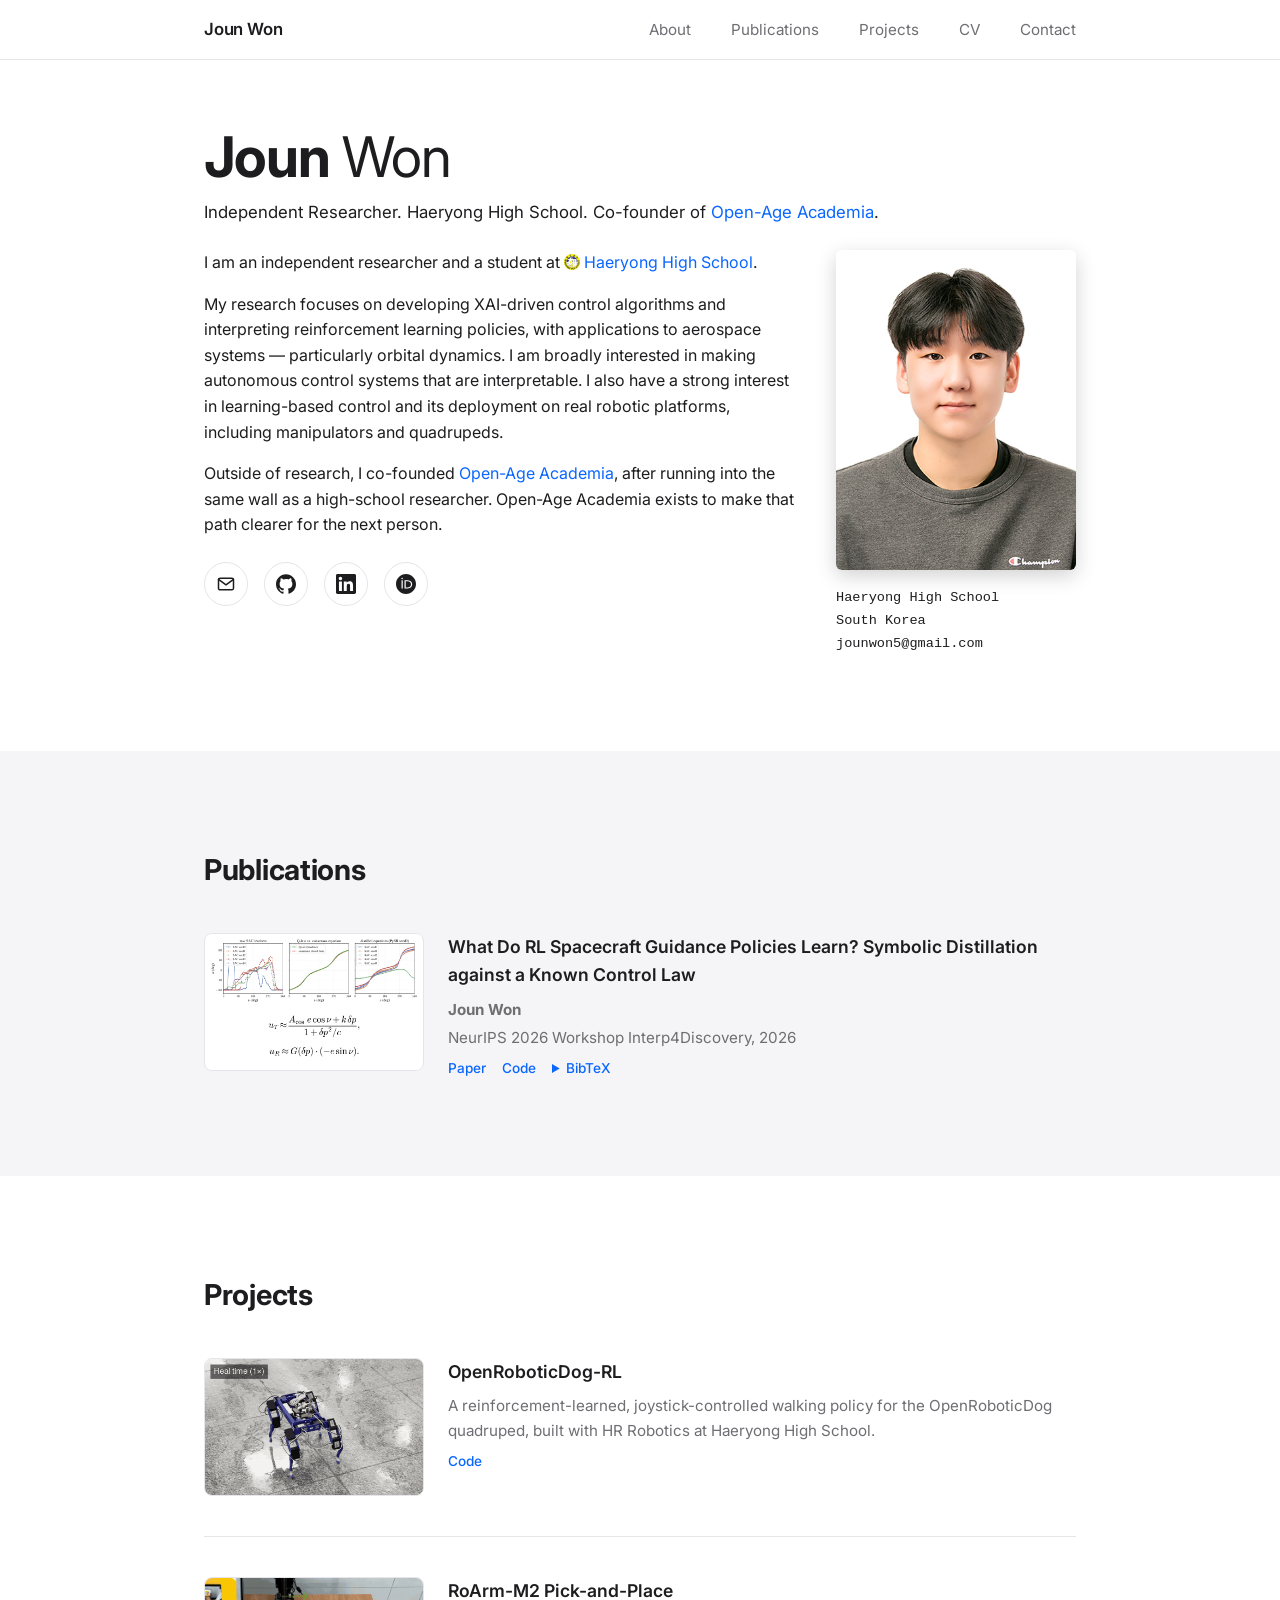
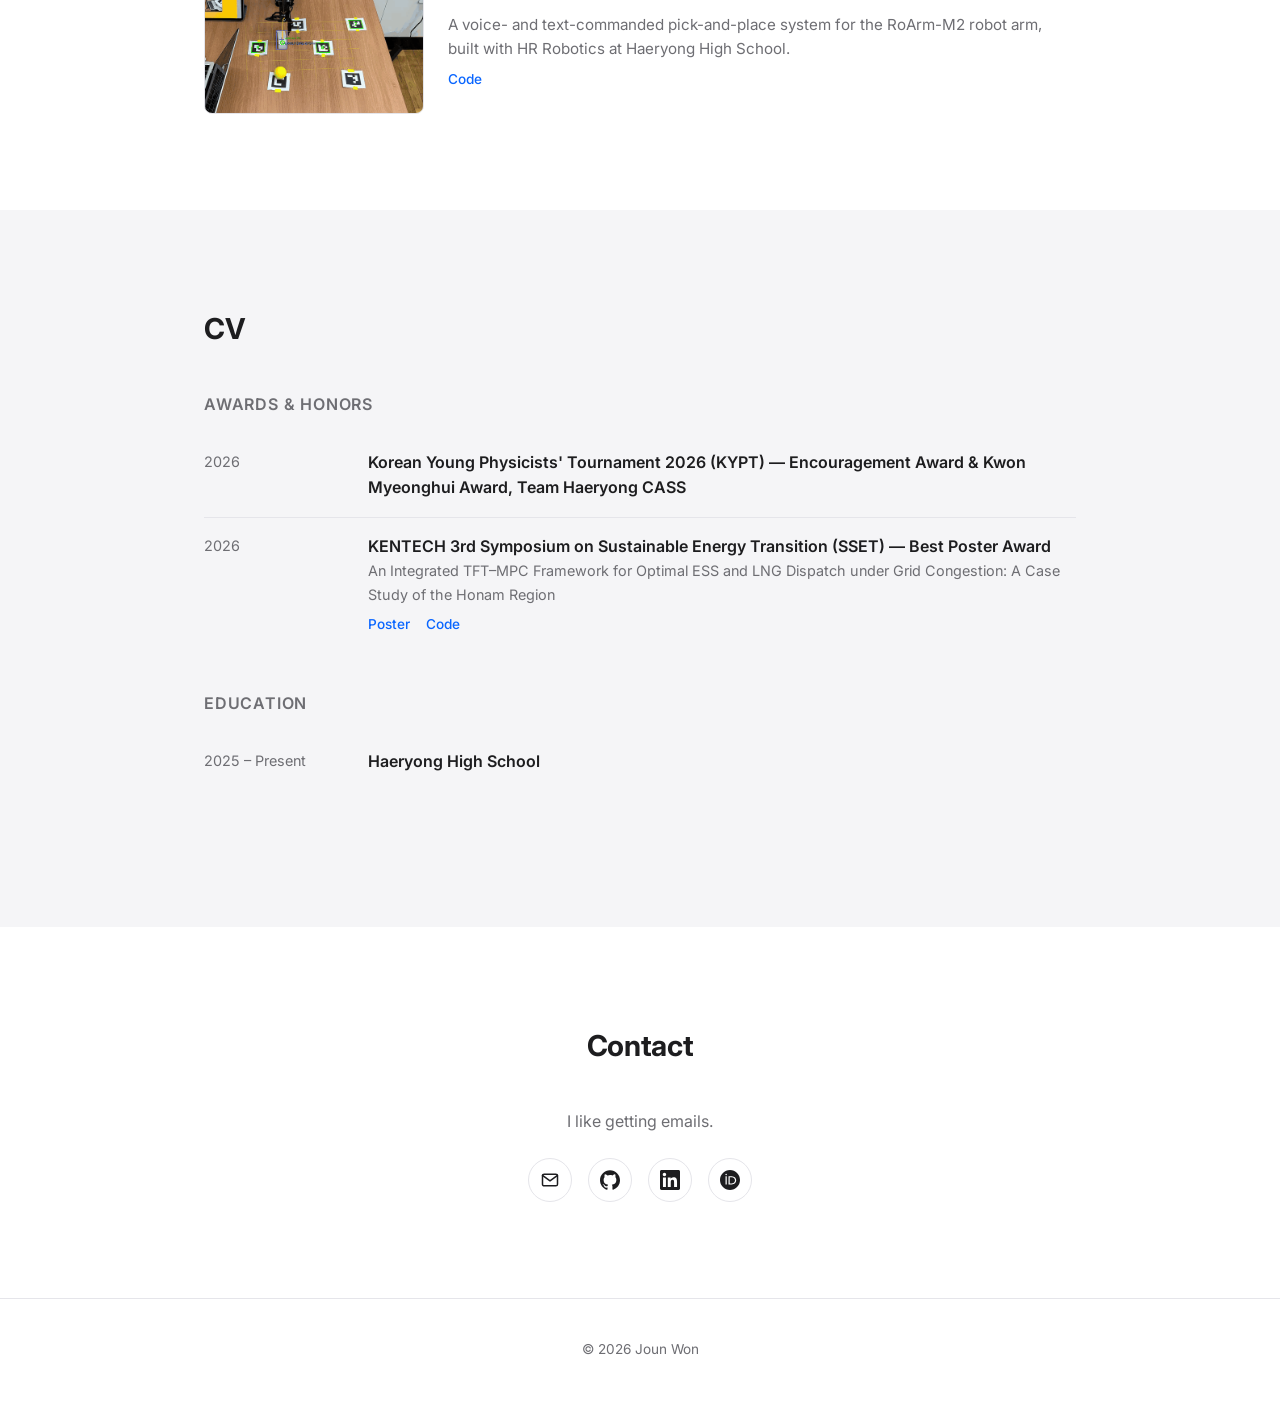
==== index.html @ f2bc8b67 "Add school logo to the bio and an Education entry to the CV Co-Authored-By: Claude Opus 5.5 <noreply" ====
<!DOCTYPE html>
<html lang="en">
<head>
<meta charset="UTF-8">
<meta name="viewport" content="width=device-width, initial-scale=1.0">
<title>Joun Won</title>
<meta name="description" content="Research portfolio of Joun Won. Research area: Developing interpretable RL policies and algorithms, with applications to aerospace systems">
<link rel="stylesheet" href="css/style.css">
<link rel="preconnect" href="https://fonts.googleapis.com">
<link rel="preconnect" href="https://fonts.gstatic.com" crossorigin>
<link href="https://fonts.googleapis.com/css2?family=Inter:wght@400;500;600;700&display=swap" rel="stylesheet">
<meta name="google-site-verification" content="xBOPrCbMlrcRzzs3GVt1Z6H5XRXgQlU-d5WGvCMfYpI" />
</head>
<body>
<header class="site-header">
  <nav class="nav">
    <a href="#" class="nav-logo">Joun Won</a>
    <button class="nav-toggle" id="navToggle" aria-label="Open menu" aria-expanded="false">
      <span></span><span></span><span></span>
    </button>
    <ul class="nav-links" id="navLinks">
      <li><a href="#about">About</a></li>
      <li><a href="#publications">Publications</a></li>
      <li><a href="#projects">Projects</a></li>
      <li><a href="#cv">CV</a></li>
      <li><a href="#contact">Contact</a></li>
    </ul>
  </nav>
</header>
<main>
  <!-- Intro -->
  <section class="intro" id="about">
    <div class="container">
      <h1 class="intro-name"><strong>Joun</strong> Won</h1>
      <p class="intro-subtitle">Independent Researcher. Haeryong High School. Co-founder of <a href="https://openageacademia.org" target="_blank" rel="noopener">Open-Age Academia</a>.</p>
      <div class="intro-grid">
        <div class="intro-text">
          <p>
            I am an independent researcher and a student at <a href="https://haeryong.jge.hs.kr/haeryong_hs/main.do?sysId=haeryong_hs"><img class="inline-logo" src="assets/haeryong-logo.svg" alt="">Haeryong High School</a>.
          </p>
          <p>
            My research focuses on developing XAI-driven control algorithms and interpreting reinforcement learning policies, with applications to aerospace systems — particularly orbital dynamics. I am broadly interested in making autonomous control systems that are interpretable. I also have a strong interest in learning-based control and its deployment on real robotic platforms, including manipulators and quadrupeds.
          </p>
          <p>
            Outside of research, I co-founded <a href="https://openageacademia.org" target="_blank" rel="noopener">Open-Age Academia</a>, after running into the same wall as a high-school researcher. Open-Age Academia exists to make that path clearer for the next person.
          </p>
          <div class="social-links intro-social">
            <a href="mailto:jounwon5@gmail.com" class="icon-btn" aria-label="Email">
              <svg viewBox="0 0 24 24" fill="none" stroke="currentColor" stroke-width="1.8"><path d="M3 6.5 12 13l9-6.5" stroke-linecap="round" stroke-linejoin="round"/><rect x="3" y="5" width="18" height="14" rx="2" stroke-linecap="round" stroke-linejoin="round"/></svg>
            </a>
            <a href="https://github.com/jounw" class="icon-btn" aria-label="GitHub" target="_blank" rel="noopener">
              <svg viewBox="0 0 24 24" fill="currentColor"><path d="M12 .297c-6.63 0-12 5.373-12 12 0 5.303 3.438 9.8 8.205 11.385.6.113.82-.258.82-.577 0-.285-.01-1.04-.015-2.04-3.338.724-4.042-1.61-4.042-1.61C4.422 18.07 3.633 17.7 3.633 17.7c-1.087-.744.084-.729.084-.729 1.205.084 1.838 1.236 1.838 1.236 1.07 1.835 2.809 1.305 3.495.998.108-.776.417-1.305.76-1.605-2.665-.3-5.466-1.332-5.466-5.93 0-1.31.465-2.38 1.235-3.22-.135-.303-.54-1.523.105-3.176 0 0 1.005-.322 3.3 1.23a11.5 11.5 0 0 1 3.003-.404c1.02.005 2.045.138 3.003.404 2.28-1.552 3.285-1.23 3.285-1.23.645 1.653.24 2.873.12 3.176.765.84 1.23 1.91 1.23 3.22 0 4.61-2.805 5.625-5.475 5.92.42.36.81 1.096.81 2.22 0 1.606-.015 2.896-.015 3.286 0 .315.21.69.825.57C20.565 22.092 24 17.592 24 12.297c0-6.627-5.373-12-12-12"/></svg>
            </a>
            <a href="https://www.linkedin.com/in/jounwon/" class="icon-btn" aria-label="LinkedIn" target="_blank" rel="noopener">
              <svg viewBox="0 0 24 24" fill="currentColor"><path d="M20.447 20.452h-3.554v-5.569c0-1.328-.027-3.037-1.852-3.037-1.853 0-2.136 1.445-2.136 2.939v5.667H9.351V9h3.414v1.561h.046c.477-.9 1.637-1.85 3.37-1.85 3.601 0 4.267 2.37 4.267 5.455v6.286zM5.337 7.433c-1.144 0-2.063-.926-2.063-2.065 0-1.138.92-2.063 2.063-2.063 1.14 0 2.064.925 2.064 2.063 0 1.139-.925 2.065-2.064 2.065zm1.782 13.019H3.555V9h3.564v11.452zM22.225 0H1.771C.792 0 0 .774 0 1.729v20.542C0 23.227.792 24 1.771 24h20.451C23.2 24 24 23.227 24 22.271V1.729C24 .774 23.2 0 22.222 0h.003z"/></svg>
            </a>
            <!--
            <a href="#" class="icon-btn" aria-label="Google Scholar">
              <svg viewBox="0 0 24 24" fill="currentColor"><path d="M5.242 13.769L0 9.5 12 0l12 9.5-5.242 4.269C17.548 11.24 14.978 9.5 12 9.5c-2.977 0-5.548 1.74-6.758 4.269zM12 10a7 7 0 1 0 0 14 7 7 0 0 0 0-14z"/></svg>
            </a>
            -->
            <a href="https://orcid.org/0009-0009-2492-1721" class="icon-btn" aria-label="ORCID" target="_blank" rel="noopener">
              <svg viewBox="0 0 24 24" fill="currentColor"><path d="M12 0C5.372 0 0 5.372 0 12s5.372 12 12 12 12-5.372 12-12S18.628 0 12 0zM7.369 4.378c.525 0 .947.431.947.947 0 .525-.422.947-.947.947-.525 0-.946-.422-.946-.947 0-.516.421-.947.946-.947zm-.722 3.038h1.444v10.041H6.647V7.416zm3.562 0h3.9c3.712 0 5.344 2.653 5.344 5.025 0 2.578-2.016 5.025-5.325 5.025h-3.919V7.416zm1.444 1.303v7.444h2.297c3.272 0 4.022-2.484 4.022-3.722 0-2.016-1.284-3.722-4.097-3.722h-2.222z"/></svg>
            </a>
          </div>
        </div>
        <aside class="intro-profile">
          <img src="assets/profile.JPG" alt="Joun Won profile photo">
          <address class="intro-address">Haeryong High School<br>South Korea<br>jounwon5@gmail.com</address>
        </aside>
      </div>
    </div>
  </section>
  <!-- Publications -->
  <section class="section section-alt" id="publications">
    <div class="container">
      <h2 class="section-title" data-reveal>Publications</h2>
      <div class="pub-list">
        <article class="pub-item" data-reveal>
          <div class="pub-thumb">
            <img src="assets/pubs/glassbox-guidance.png" alt="Overview figure for What Do RL Spacecraft Guidance Policies Learn?" loading="lazy">
          </div>
          <div class="pub-body">
            <h3 class="pub-title">What Do RL Spacecraft Guidance Policies Learn? Symbolic Distillation against a Known Control Law</h3>
            <p class="pub-authors"><strong>Joun Won</strong></p>
            <p class="pub-venue">NeurIPS 2026 Workshop Interp4Discovery, 2026</p>
            <div class="pub-links">
              <a href="https://openreview.net/forum?id=XTuN0nml2m" target="_blank" rel="noopener">Paper</a>
              <a href="https://github.com/jounw/glassbox-guidance1" target="_blank" rel="noopener">Code</a>
              <details class="pub-bibtex">
                <summary>BibTeX</summary>
                <pre>@inproceedings{won2026what,
title={What Do {RL} Spacecraft Guidance Policies Learn? Symbolic Distillation against a Known Control Law},
author={Joun Won},
booktitle={NeurIPS 2026 Workshop on Interpretability for Discovery},
year={2026},
url={https://openreview.net/forum?id=XTuN0nml2m}
}</pre>
              </details>
            </div>
          </div>
        </article>
        <!--
        <article class="pub-item" data-reveal>
          <div class="pub-thumb">
            <img src="assets/pubs/[image-file]" alt="[Figure description]" loading="lazy">
          </div>
          <div class="pub-body">
            <h3 class="pub-title">[Paper title goes here]</h3>
            <p class="pub-authors">[Co-author 1], <strong>[Your Name]</strong></p>
            <p class="pub-venue">[Journal / Conference name], [Year]</p>
            <div class="pub-links">
              <a href="#">Paper</a>
              <a href="#">PDF</a>
              <a href="#">Code</a>
              <a href="#">BibTeX</a>
            </div>
          </div>
        </article>
        -->
        <!-- Copy a pub-item block above to add more publications -->
      </div>
    </div>
  </section>
  <!-- Projects -->
  <section class="section" id="projects">
    <div class="container">
      <h2 class="section-title" data-reveal>Projects</h2>
      <div class="pub-list">
        <article class="pub-item" data-reveal>
          <div class="pub-thumb">
            <img class="thumb-cover" src="assets/projects/openroboticdog.gif" alt="OpenRoboticDog-RL demo" data-preview-label="Video" loading="lazy">
          </div>
          <div class="pub-body">
            <h3 class="pub-title">OpenRoboticDog-RL</h3>
            <p class="project-desc">A reinforcement-learned, joystick-controlled walking policy for the OpenRoboticDog quadruped, built with HR Robotics at Haeryong High School.</p>
            <div class="pub-links">
              <a href="https://github.com/jounw/OpenRoboticDog-RL" target="_blank" rel="noopener">Code</a>
            </div>
          </div>
        </article>
        <article class="pub-item" data-reveal>
          <div class="pub-thumb">
            <img class="thumb-cover" src="assets/projects/roarm-pick-and-place.gif" alt="RoArm-M2 Pick-and-Place demo" data-preview-label="Video" loading="lazy" style="object-position: center;">
          </div>
          <div class="pub-body">
            <h3 class="pub-title">RoArm-M2 Pick-and-Place</h3>
            <p class="project-desc">A voice- and text-commanded pick-and-place system for the RoArm-M2 robot arm, built with HR Robotics at Haeryong High School.</p>
            <div class="pub-links">
              <a href="https://github.com/jounw/RoArm-M2-pick-and-place" target="_blank" rel="noopener">Code</a>
            </div>
          </div>
        </article>
        <!-- Copy a pub-item block above to add more projects -->
      </div>
    </div>
  </section>
  <!-- CV -->
  <section class="section section-alt" id="cv">
    <div class="container">
      <h2 class="section-title" data-reveal>CV</h2>
      <div class="cv-block" data-reveal>
        <h3 class="cv-block-title">Awards &amp; Honors</h3>
        <div class="cv-entry">
          <div class="cv-entry-time">2026</div>
          <div class="cv-entry-body">
            <div class="cv-entry-title">Korean Young Physicists' Tournament 2026 (KYPT) — Encouragement Award & Kwon Myeonghui Award, Team Haeryong CASS</div>
            <!--
            <div class="pub-links">
              <a href="https://drive.google.com/file/d/1XJBU_yd2bCpQ9dLCKaLL1A1P8FovhrzF/view" target="_blank" rel="noopener">1. Invent Yourself</a>
              <a href="https://drive.google.com/file/d/1I3EhwrNrODG2GhUpNmEdMc_KjzvaGAuy/view" target="_blank" rel="noopener">13. Singing Ruler</a>
            </div> -->
          </div>
        </div>
        <div class="cv-entry">
          <div class="cv-entry-time">2026</div>
          <div class="cv-entry-body">
            <div class="cv-entry-title">KENTECH 3rd Symposium on Sustainable Energy Transition (SSET) — Best Poster Award</div>
            <div class="cv-entry-sub">An Integrated TFT–MPC Framework for Optimal ESS and LNG Dispatch under Grid Congestion: A Case Study of the Honam Region</div>
            <div class="pub-links">
              <a href="assets/cv/sset-2026-poster.pdf" target="_blank" rel="noopener">Poster</a>
              <a href="https://github.com/jounw/tft-mpc-power-grid" target="_blank" rel="noopener">Code</a>
            </div>
          </div>
        </div>
      </div>
      <div class="cv-block" data-reveal>
        <h3 class="cv-block-title">Education</h3>
        <div class="cv-entry">
          <div class="cv-entry-time">2025 – Present</div>
          <div class="cv-entry-body">
            <div class="cv-entry-title">Haeryong High School</div>
          </div>
        </div>
      </div>
    </div>
  </section>
  <!-- Contact -->
  <section class="section" id="contact">
    <div class="container contact-inner">
      <h2 class="section-title" data-reveal>Contact</h2>
      <p data-reveal>I like getting emails.</p>
      <div class="social-links social-links-center" data-reveal>
        <a href="mailto:jounwon5@gmail.com" class="icon-btn" aria-label="Email">
          <svg viewBox="0 0 24 24" fill="none" stroke="currentColor" stroke-width="1.8"><path d="M3 6.5 12 13l9-6.5" stroke-linecap="round" stroke-linejoin="round"/><rect x="3" y="5" width="18" height="14" rx="2" stroke-linecap="round" stroke-linejoin="round"/></svg>
        </a>
        <a href="https://github.com/jounw" class="icon-btn" aria-label="GitHub" target="_blank" rel="noopener">
          <svg viewBox="0 0 24 24" fill="currentColor"><path d="M12 .297c-6.63 0-12 5.373-12 12 0 5.303 3.438 9.8 8.205 11.385.6.113.82-.258.82-.577 0-.285-.01-1.04-.015-2.04-3.338.724-4.042-1.61-4.042-1.61C4.422 18.07 3.633 17.7 3.633 17.7c-1.087-.744.084-.729.084-.729 1.205.084 1.838 1.236 1.838 1.236 1.07 1.835 2.809 1.305 3.495.998.108-.776.417-1.305.76-1.605-2.665-.3-5.466-1.332-5.466-5.93 0-1.31.465-2.38 1.235-3.22-.135-.303-.54-1.523.105-3.176 0 0 1.005-.322 3.3 1.23a11.5 11.5 0 0 1 3.003-.404c1.02.005 2.045.138 3.003.404 2.28-1.552 3.285-1.23 3.285-1.23.645 1.653.24 2.873.12 3.176.765.84 1.23 1.91 1.23 3.22 0 4.61-2.805 5.625-5.475 5.92.42.36.81 1.096.81 2.22 0 1.606-.015 2.896-.015 3.286 0 .315.21.69.825.57C20.565 22.092 24 17.592 24 12.297c0-6.627-5.373-12-12-12"/></svg>
        </a>
        <a href="https://www.linkedin.com/in/jounwon/" class="icon-btn" aria-label="LinkedIn" target="_blank" rel="noopener">
          <svg viewBox="0 0 24 24" fill="currentColor"><path d="M20.447 20.452h-3.554v-5.569c0-1.328-.027-3.037-1.852-3.037-1.853 0-2.136 1.445-2.136 2.939v5.667H9.351V9h3.414v1.561h.046c.477-.9 1.637-1.85 3.37-1.85 3.601 0 4.267 2.37 4.267 5.455v6.286zM5.337 7.433c-1.144 0-2.063-.926-2.063-2.065 0-1.138.92-2.063 2.063-2.063 1.14 0 2.064.925 2.064 2.063 0 1.139-.925 2.065-2.064 2.065zm1.782 13.019H3.555V9h3.564v11.452zM22.225 0H1.771C.792 0 0 .774 0 1.729v20.542C0 23.227.792 24 1.771 24h20.451C23.2 24 24 23.227 24 22.271V1.729C24 .774 23.2 0 22.222 0h.003z"/></svg>
        </a>
        <!--
        <a href="#" class="icon-btn" aria-label="Google Scholar">
          <svg viewBox="0 0 24 24" fill="currentColor"><path d="M5.242 13.769L0 9.5 12 0l12 9.5-5.242 4.269C17.548 11.24 14.978 9.5 12 9.5c-2.977 0-5.548 1.74-6.758 4.269zM12 10a7 7 0 1 0 0 14 7 7 0 0 0 0-14z"/></svg>
        </a>
        -->
        <a href="https://orcid.org/0009-0009-2492-1721" class="icon-btn" aria-label="ORCID" target="_blank" rel="noopener">
          <svg viewBox="0 0 24 24" fill="currentColor"><path d="M12 0C5.372 0 0 5.372 0 12s5.372 12 12 12 12-5.372 12-12S18.628 0 12 0zM7.369 4.378c.525 0 .947.431.947.947 0 .525-.422.947-.947.947-.525 0-.946-.422-.946-.947 0-.516.421-.947.946-.947zm-.722 3.038h1.444v10.041H6.647V7.416zm3.562 0h3.9c3.712 0 5.344 2.653 5.344 5.025 0 2.578-2.016 5.025-5.325 5.025h-3.919V7.416zm1.444 1.303v7.444h2.297c3.272 0 4.022-2.484 4.022-3.722 0-2.016-1.284-3.722-4.097-3.722h-2.222z"/></svg>
        </a>
      </div>
    </div>
  </section>
</main>
<footer class="site-footer">
  <div class="container">
    <p>&copy; 2026 Joun Won</p>
  </div>
</footer>
<dialog class="media-dialog" id="mediaDialog" aria-label="Media preview">
  <button class="media-dialog-close" id="mediaDialogClose" aria-label="Close">&times;</button>
  <div id="mediaDialogBody"></div>
</dialog>
<script src="js/main.js"></script>
</body>
</html>
---- css/style.css ----
/* ---------- Design tokens ---------- */
:root {
  --color-bg: #ffffff;
  --color-bg-alt: #f5f5f7;
  --color-text: #1d1d1f;
  --color-text-muted: #6e6e73;
  --color-border: #e5e5ea;
  --color-accent: #0a66ff;
  --color-accent-hover: #0050d6;

  --font-sans: "Inter", "Noto Sans KR", -apple-system, BlinkMacSystemFont, "Segoe UI", sans-serif;

  --max-width: 920px;
  --space-1: 8px;
  --space-2: 16px;
  --space-3: 24px;
  --space-4: 40px;
  --space-5: 64px;
  --space-6: 96px;

  --radius: 12px;
}

@media (prefers-color-scheme: dark) {
  :root {
    --color-bg: #000000;
    --color-bg-alt: #1c1c1e;
    --color-text: #f5f5f7;
    --color-text-muted: #98989d;
    --color-border: #2c2c2e;
    --color-accent: #4d9fff;
    --color-accent-hover: #7ab8ff;
  }
}

/* ---------- Reset ---------- */
* { box-sizing: border-box; margin: 0; padding: 0; }

html { scroll-behavior: smooth; }

body {
  font-family: var(--font-sans);
  background: var(--color-bg);
  color: var(--color-text);
  line-height: 1.6;
  -webkit-font-smoothing: antialiased;
}

img { max-width: 100%; display: block; }
a { color: inherit; text-decoration: none; }
ul { list-style: none; }

.container {
  max-width: var(--max-width);
  margin: 0 auto;
  padding: 0 var(--space-3);
}

/* ---------- Scroll reveal ---------- */
[data-reveal] {
  opacity: 0;
  transform: translateY(24px);
  transition: opacity 0.7s ease, transform 0.7s ease;
}

[data-reveal].is-visible {
  opacity: 1;
  transform: translateY(0);
}

@media (prefers-reduced-motion: reduce) {
  [data-reveal] {
    opacity: 1;
    transform: none;
    transition: none;
  }
  html {
    scroll-behavior: auto;
  }
}

/* ---------- Header / Nav ---------- */
.site-header {
  position: sticky;
  top: 0;
  z-index: 100;
  background: color-mix(in srgb, var(--color-bg) 85%, transparent);
  backdrop-filter: saturate(180%) blur(20px);
  border-bottom: 1px solid var(--color-border);
}

.nav {
  max-width: var(--max-width);
  margin: 0 auto;
  padding: var(--space-2) var(--space-3);
  display: flex;
  align-items: center;
  justify-content: space-between;
}

.nav-logo {
  font-weight: 600;
  font-size: 1.05rem;
  letter-spacing: -0.01em;
}

.nav-links {
  display: flex;
  gap: var(--space-4);
}

.nav-links a {
  font-size: 0.95rem;
  color: var(--color-text-muted);
  transition: color 0.15s ease;
}

.nav-links a:hover { color: var(--color-text); }

.nav-toggle {
  display: none;
  flex-direction: column;
  justify-content: center;
  align-items: center;
  gap: 5px;
  width: 44px;
  height: 44px;
  background: none;
  border: none;
  cursor: pointer;
}

.nav-toggle span {
  width: 20px;
}

.nav-toggle span {
  display: block;
  height: 2px;
  background: var(--color-text);
  border-radius: 2px;
}

/* ---------- Intro ---------- */
.intro {
  padding: var(--space-5) 0 var(--space-6);
}

.intro-name {
  font-size: clamp(2.5rem, 6vw, 3.5rem);
  font-weight: 400;
  letter-spacing: -0.02em;
  line-height: 1.2;
}

.intro-name strong { font-weight: 700; }

.intro-subtitle {
  margin: var(--space-1) 0 var(--space-3);
  font-size: 1.05rem;
}

.intro-grid {
  display: grid;
  grid-template-columns: 1fr 240px;
  gap: var(--space-4);
  align-items: start;
}

.intro-text p {
  margin-bottom: var(--space-2);
}

.intro-subtitle a,
.intro-text p a {
  color: var(--color-accent);
}

.intro-subtitle a:hover,
.intro-text p a:hover {
  color: var(--color-accent-hover);
  text-decoration: underline;
  text-underline-offset: 2px;
}

/* Small logo sized to the surrounding text */
.inline-logo {
  display: inline-block;
  height: 1em;
  width: auto;
  margin-right: 0.25em;
  vertical-align: -0.125em;
}

.social-links.intro-social {
  justify-content: flex-start;
  margin-top: var(--space-3);
}

.intro-profile img {
  width: 100%;
  border-radius: 6px;
  box-shadow: 0 6px 20px rgba(0, 0, 0, 0.18);
}

.intro-address {
  margin-top: var(--space-2);
  font-family: ui-monospace, SFMono-Regular, Menlo, monospace;
  font-size: 0.85rem;
  font-style: normal;
  line-height: 1.7;
}

.social-links {
  display: flex;
  align-items: center;
  flex-wrap: wrap;
  gap: var(--space-2);
  justify-content: center;
}

.social-links-center {
  justify-content: center;
}

.icon-btn {
  display: inline-flex;
  align-items: center;
  justify-content: center;
  width: 44px;
  height: 44px;
  border-radius: 50%;
  border: 1px solid var(--color-border);
  color: var(--color-text);
  transition: background 0.15s ease, border-color 0.15s ease, transform 0.15s ease;
}

.icon-btn svg {
  width: 20px;
  height: 20px;
}

.icon-btn:hover {
  background: var(--color-bg-alt);
  border-color: var(--color-text-muted);
  transform: translateY(-1px);
}

.btn {
  display: inline-block;
  padding: 10px 20px;
  border-radius: 999px;
  font-size: 0.95rem;
  font-weight: 500;
  transition: background 0.15s ease, color 0.15s ease, border-color 0.15s ease;
}

.btn-primary {
  background: var(--color-accent);
  color: #fff;
}

.btn-primary:hover { background: var(--color-accent-hover); }

.btn-ghost {
  border: 1px solid var(--color-border);
  color: var(--color-text);
}

.btn-ghost:hover { border-color: var(--color-text-muted); }

/* ---------- Sections ---------- */
.section {
  padding: var(--space-6) 0;
}

.section-alt {
  background: var(--color-bg-alt);
}

@media (prefers-color-scheme: dark) {
  .section-dark {
    background: var(--color-bg);
    color: var(--color-text);
  }
}

.section-title {
  font-size: 1.8rem;
  font-weight: 700;
  letter-spacing: -0.01em;
  margin-bottom: var(--space-4);
}

/* ---------- Publications ---------- */
.pub-list {
  display: flex;
  flex-direction: column;
  gap: var(--space-4);
}

.pub-item {
  display: grid;
  grid-template-columns: 220px 1fr;
  gap: var(--space-3);
  align-items: start;
  padding-bottom: var(--space-4);
  border-bottom: 1px solid var(--color-border);
}

.pub-item:last-child {
  border-bottom: none;
  padding-bottom: 0;
}

.pub-thumb {
  position: relative;
  aspect-ratio: 16 / 10;
  border-radius: 8px;
  border: 1px solid var(--color-border);
  background: var(--color-bg);
  overflow: hidden;
}

.pub-thumb img {
  width: 100%;
  height: 100%;
  object-fit: contain;
}

.pub-thumb .thumb-cover {
  position: absolute;
  inset: 0;
  width: 100%;
  height: 100%;
  object-fit: cover;
  object-position: top;
}

.pub-title {
  font-size: 1.1rem;
  font-weight: 600;
  margin-bottom: var(--space-1);
}

.pub-authors, .pub-venue {
  color: var(--color-text-muted);
  font-size: 0.95rem;
  margin-bottom: 4px;
}

.pub-links {
  display: flex;
  flex-wrap: wrap;
  align-items: flex-start;
  gap: var(--space-2);
  margin-top: var(--space-1);
}

.pub-links a,
.pub-preview {
  font-size: 0.85rem;
  color: var(--color-accent);
  font-weight: 500;
}

.pub-links a:hover,
.pub-preview:hover { text-decoration: underline; }

/* Mobile-only button that opens the thumbnail in a popup */
.pub-preview {
  display: none;
  font-family: inherit;
  line-height: inherit;
  background: none;
  border: none;
  padding: 0;
  cursor: pointer;
}

/* ---------- Media popup ---------- */
.media-dialog {
  margin: auto;
  width: min(92vw, 720px);
  padding: 0;
  border: none;
  border-radius: var(--radius);
  background: var(--color-bg);
  overflow: hidden;
}

.media-dialog::backdrop {
  background: rgba(0, 0, 0, 0.7);
}

.media-dialog img {
  width: 100%;
  height: auto;
  max-height: 80vh;
  object-fit: contain;
}

.media-dialog-close {
  position: absolute;
  top: var(--space-1);
  right: var(--space-1);
  width: 36px;
  height: 36px;
  border: none;
  border-radius: 50%;
  background: rgba(0, 0, 0, 0.55);
  color: #fff;
  font-size: 1.4rem;
  line-height: 1;
  cursor: pointer;
}

.pub-bibtex[open] { flex-basis: 100%; }

.pub-bibtex summary {
  font-size: 0.85rem;
  color: var(--color-accent);
  font-weight: 500;
  cursor: pointer;
}

.pub-bibtex summary:hover { text-decoration: underline; }

.pub-bibtex pre {
  margin-top: var(--space-1);
  padding: var(--space-2);
  background: var(--color-bg-alt);
  border: 1px solid var(--color-border);
  border-radius: 6px;
  font-size: 0.8rem;
  white-space: pre-wrap;
  overflow-x: auto;
}

/* ---------- Projects ---------- */
.project-desc {
  color: var(--color-text-muted);
  font-size: 0.95rem;
}

/* ---------- CV ---------- */
.cv-block {
  margin-bottom: var(--space-4);
}

.cv-block-title {
  font-size: 1rem;
  font-weight: 600;
  color: var(--color-text-muted);
  text-transform: uppercase;
  letter-spacing: 0.05em;
  margin-bottom: var(--space-2);
}

.cv-entry {
  display: grid;
  grid-template-columns: 140px 1fr;
  gap: var(--space-3);
  padding: var(--space-2) 0;
  border-bottom: 1px solid var(--color-border);
}

.cv-entry:last-child { border-bottom: none; }

.cv-entry-time {
  color: var(--color-text-muted);
  font-size: 0.9rem;
}

.cv-entry-title { font-weight: 600; }

.cv-entry-sub {
  color: var(--color-text-muted);
  font-size: 0.9rem;
}

/* ---------- Contact ---------- */
.contact-inner {
  text-align: center;
}

.contact-inner p {
  color: var(--color-text-muted);
  margin-bottom: var(--space-3);
}

/* ---------- Footer ---------- */
.site-footer {
  padding: var(--space-4) 0;
  border-top: 1px solid var(--color-border);
}

.site-footer p {
  color: var(--color-text-muted);
  font-size: 0.85rem;
  text-align: center;
}

/* ---------- Responsive ---------- */
@media (max-width: 720px) {
  .nav-links {
    position: absolute;
    top: 100%;
    left: 0;
    right: 0;
    background: var(--color-bg);
    border-bottom: 1px solid var(--color-border);
    flex-direction: column;
    padding: var(--space-2) var(--space-3);
    gap: var(--space-2);
    display: none;
  }

  .nav-links.open { display: flex; }

  .nav-toggle { display: flex; }

  .intro {
    padding: var(--space-4) 0 var(--space-5);
  }

  .intro-grid {
    grid-template-columns: 1fr;
    gap: var(--space-3);
  }

  /* Photo above the bio on small screens */
  .intro-profile {
    order: -1;
    width: 200px;
  }

  .pub-item, .cv-entry {
    grid-template-columns: 1fr;
    gap: var(--space-1);
  }

  .pub-thumb { display: none; }

  .pub-preview { display: inline; }

  .section {
    padding: var(--space-5) 0;
  }
}

@media (max-width: 400px) {
  .container {
    padding: 0 var(--space-2);
  }

  .social-links {
    gap: var(--space-1);
  }

  .icon-btn {
    width: 40px;
    height: 40px;
  }
}
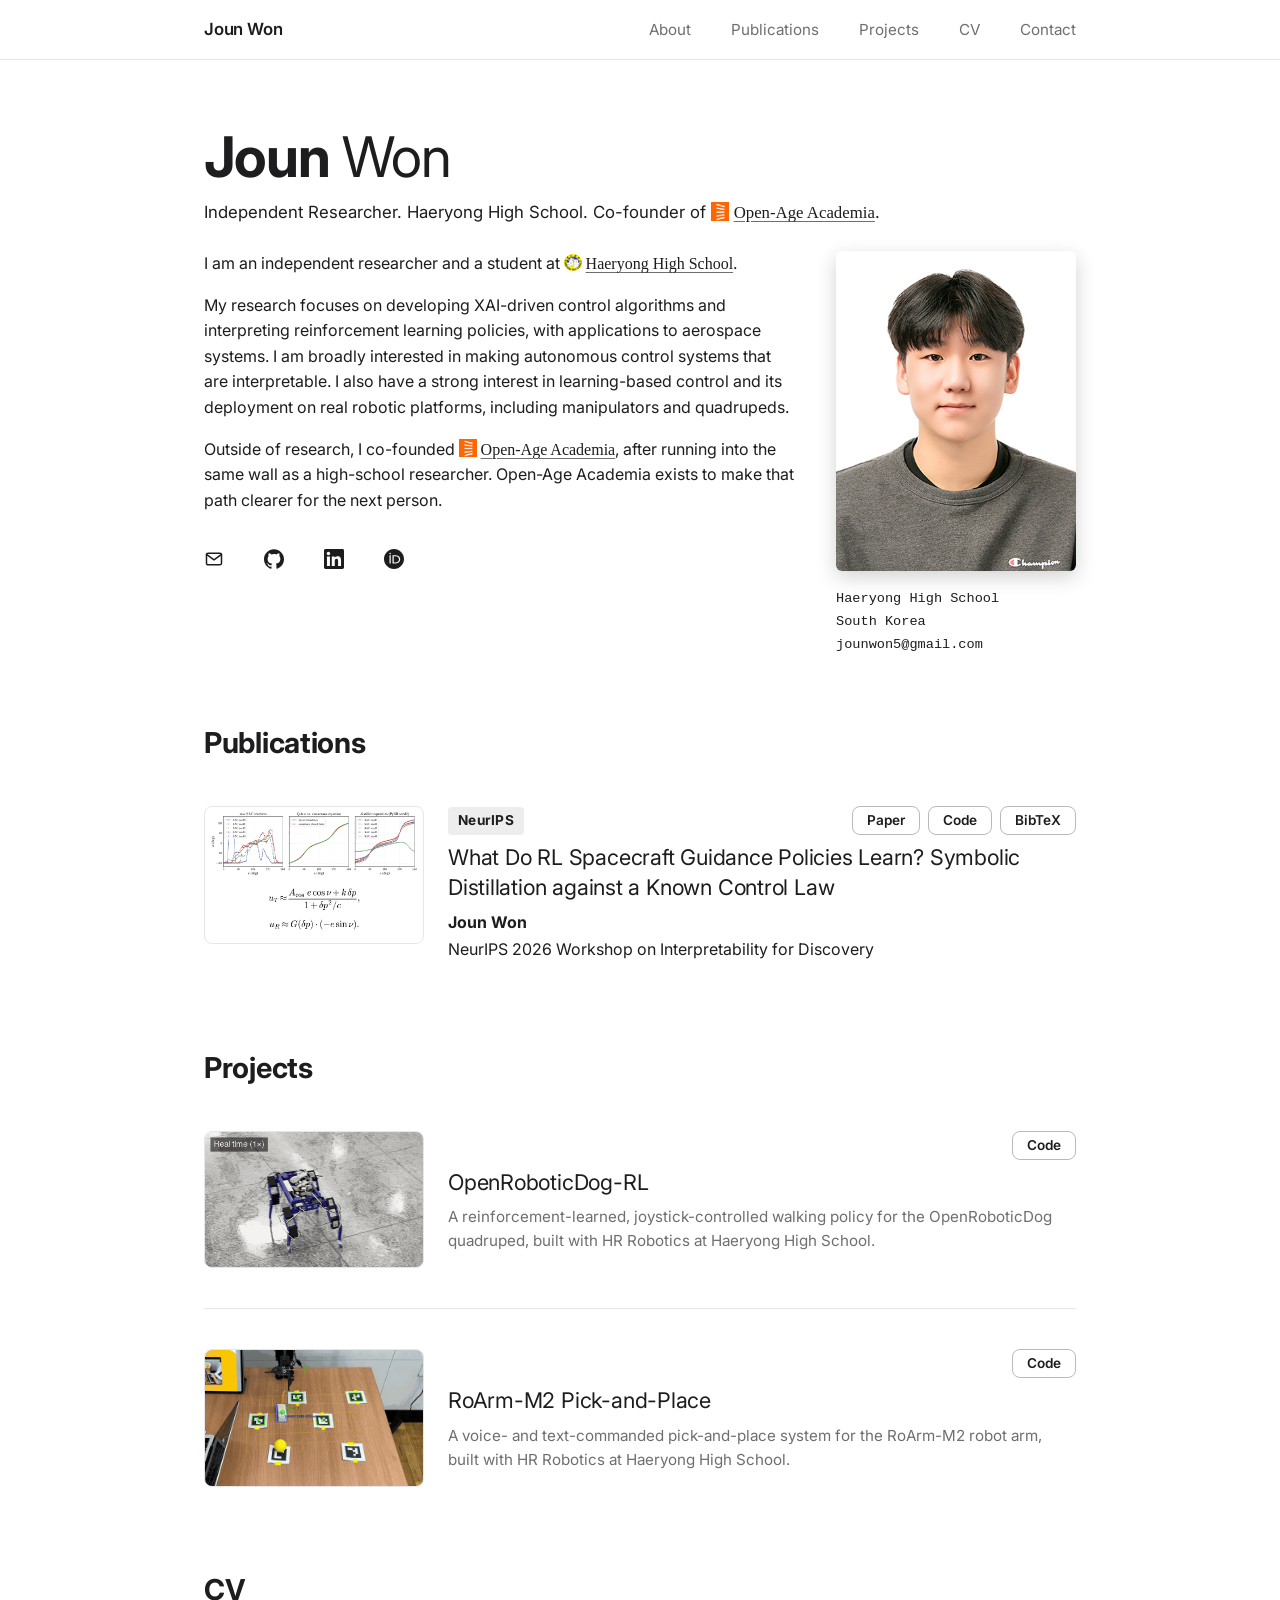
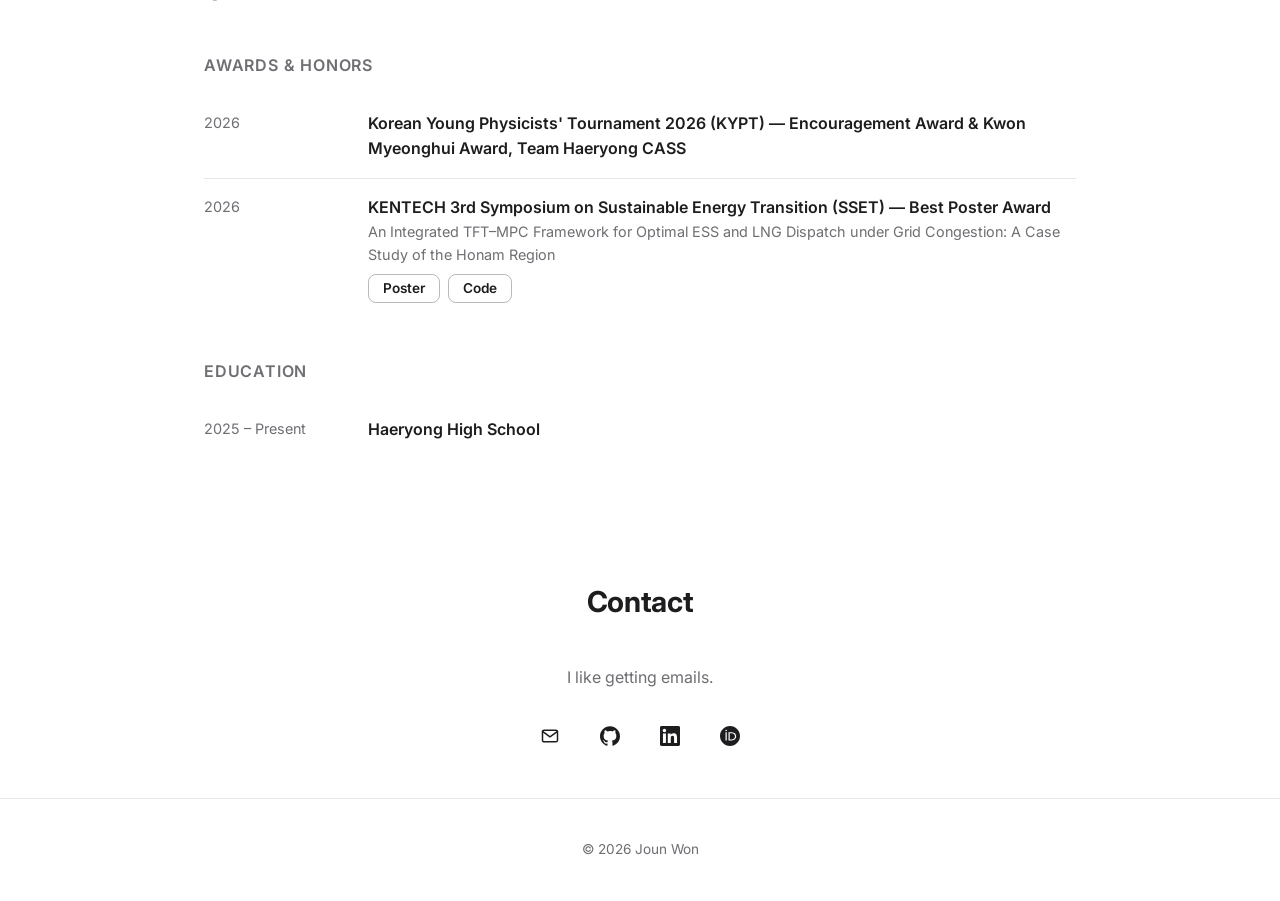
==== commit 91e07ad9: "Restyle links, entries, and layout for a calmer single-background page - Add the Open-Age Academia l" ====
--- a/index.html
+++ b/index.html
@@ -32,17 +32,17 @@
   <section class="intro" id="about">
     <div class="container">
       <h1 class="intro-name"><strong>Joun</strong> Won</h1>
-      <p class="intro-subtitle">Independent Researcher. Haeryong High School. Co-founder of <a href="https://openageacademia.org" target="_blank" rel="noopener">Open-Age Academia</a>.</p>
+      <p class="intro-subtitle">Independent Researcher. Haeryong High School. Co-founder of <a class="logo-link" href="https://openageacademia.org" target="_blank" rel="noopener"><img class="inline-logo" src="assets/oaa-logo.png" alt="">Open-Age Academia</a>.</p>
       <div class="intro-grid">
         <div class="intro-text">
           <p>
-            I am an independent researcher and a student at <a href="https://haeryong.jge.hs.kr/haeryong_hs/main.do?sysId=haeryong_hs"><img class="inline-logo" src="assets/haeryong-logo.svg" alt="">Haeryong High School</a>.
+            I am an independent researcher and a student at <a class="logo-link" href="https://haeryong.jge.hs.kr/haeryong_hs/main.do?sysId=haeryong_hs"><img class="inline-logo" src="assets/haeryong-logo.svg" alt="">Haeryong High School</a>.
           </p>
           <p>
-            My research focuses on developing XAI-driven control algorithms and interpreting reinforcement learning policies, with applications to aerospace systems — particularly orbital dynamics. I am broadly interested in making autonomous control systems that are interpretable. I also have a strong interest in learning-based control and its deployment on real robotic platforms, including manipulators and quadrupeds.
+            My research focuses on developing XAI-driven control algorithms and interpreting reinforcement learning policies, with applications to aerospace systems. I am broadly interested in making autonomous control systems that are interpretable. I also have a strong interest in learning-based control and its deployment on real robotic platforms, including manipulators and quadrupeds.
           </p>
           <p>
-            Outside of research, I co-founded <a href="https://openageacademia.org" target="_blank" rel="noopener">Open-Age Academia</a>, after running into the same wall as a high-school researcher. Open-Age Academia exists to make that path clearer for the next person.
+            Outside of research, I co-founded <a class="logo-link" href="https://openageacademia.org" target="_blank" rel="noopener"><img class="inline-logo" src="assets/oaa-logo.png" alt="">Open-Age Academia</a>, after running into the same wall as a high-school researcher. Open-Age Academia exists to make that path clearer for the next person.
           </p>
           <div class="social-links intro-social">
             <a href="mailto:jounwon5@gmail.com" class="icon-btn" aria-label="Email">
@@ -72,49 +72,51 @@
     </div>
   </section>
   <!-- Publications -->
-  <section class="section section-alt" id="publications">
-    <div class="container">
-      <h2 class="section-title" data-reveal>Publications</h2>
+  <section class="section" id="publications">
+    <div class="container">
+      <h2 class="section-title">Publications</h2>
       <div class="pub-list">
-        <article class="pub-item" data-reveal>
+        <article class="pub-item">
           <div class="pub-thumb">
             <img src="assets/pubs/glassbox-guidance.png" alt="Overview figure for What Do RL Spacecraft Guidance Policies Learn?" loading="lazy">
           </div>
           <div class="pub-body">
+            <div class="pub-meta">
+              <span class="pub-badge">NeurIPS</span>
+              <div class="pub-links">
+                <a href="https://openreview.net/forum?id=XTuN0nml2m" target="_blank" rel="noopener">Paper</a>
+                <a href="https://github.com/jounw/glassbox-guidance1" target="_blank" rel="noopener">Code</a>
+                <button type="button" class="pub-bibtex-toggle" aria-expanded="false" aria-controls="bibtex-won2026what">BibTeX</button>
+              </div>
+            </div>
             <h3 class="pub-title">What Do RL Spacecraft Guidance Policies Learn? Symbolic Distillation against a Known Control Law</h3>
             <p class="pub-authors"><strong>Joun Won</strong></p>
-            <p class="pub-venue">NeurIPS 2026 Workshop Interp4Discovery, 2026</p>
-            <div class="pub-links">
-              <a href="https://openreview.net/forum?id=XTuN0nml2m" target="_blank" rel="noopener">Paper</a>
-              <a href="https://github.com/jounw/glassbox-guidance1" target="_blank" rel="noopener">Code</a>
-              <details class="pub-bibtex">
-                <summary>BibTeX</summary>
-                <pre>@inproceedings{won2026what,
+            <p class="pub-venue">NeurIPS 2026 Workshop on Interpretability for Discovery</p>
+            <pre class="pub-bibtex" id="bibtex-won2026what" hidden>@inproceedings{won2026what,
 title={What Do {RL} Spacecraft Guidance Policies Learn? Symbolic Distillation against a Known Control Law},
 author={Joun Won},
 booktitle={NeurIPS 2026 Workshop on Interpretability for Discovery},
 year={2026},
 url={https://openreview.net/forum?id=XTuN0nml2m}
 }</pre>
-              </details>
-            </div>
           </div>
         </article>
         <!--
-        <article class="pub-item" data-reveal>
+        <article class="pub-item">
           <div class="pub-thumb">
             <img src="assets/pubs/[image-file]" alt="[Figure description]" loading="lazy">
           </div>
           <div class="pub-body">
+            <div class="pub-meta">
+              <span class="pub-badge">[VENUE]</span>
+              <div class="pub-links">
+                <a href="#">Paper</a>
+                <a href="#">Code</a>
+              </div>
+            </div>
             <h3 class="pub-title">[Paper title goes here]</h3>
             <p class="pub-authors">[Co-author 1], <strong>[Your Name]</strong></p>
-            <p class="pub-venue">[Journal / Conference name], [Year]</p>
-            <div class="pub-links">
-              <a href="#">Paper</a>
-              <a href="#">PDF</a>
-              <a href="#">Code</a>
-              <a href="#">BibTeX</a>
-            </div>
+            <p class="pub-venue">[Full venue name, e.g. ICML 2026 Workshop on ...]</p>
           </div>
         </article>
         -->
@@ -125,30 +127,34 @@
   <!-- Projects -->
   <section class="section" id="projects">
     <div class="container">
-      <h2 class="section-title" data-reveal>Projects</h2>
+      <h2 class="section-title">Projects</h2>
       <div class="pub-list">
-        <article class="pub-item" data-reveal>
+        <article class="pub-item">
           <div class="pub-thumb">
             <img class="thumb-cover" src="assets/projects/openroboticdog.gif" alt="OpenRoboticDog-RL demo" data-preview-label="Video" loading="lazy">
           </div>
           <div class="pub-body">
+            <div class="pub-meta">
+              <div class="pub-links">
+                <a href="https://github.com/jounw/OpenRoboticDog-RL" target="_blank" rel="noopener">Code</a>
+              </div>
+            </div>
             <h3 class="pub-title">OpenRoboticDog-RL</h3>
             <p class="project-desc">A reinforcement-learned, joystick-controlled walking policy for the OpenRoboticDog quadruped, built with HR Robotics at Haeryong High School.</p>
-            <div class="pub-links">
-              <a href="https://github.com/jounw/OpenRoboticDog-RL" target="_blank" rel="noopener">Code</a>
-            </div>
-          </div>
-        </article>
-        <article class="pub-item" data-reveal>
+          </div>
+        </article>
+        <article class="pub-item">
           <div class="pub-thumb">
             <img class="thumb-cover" src="assets/projects/roarm-pick-and-place.gif" alt="RoArm-M2 Pick-and-Place demo" data-preview-label="Video" loading="lazy" style="object-position: center;">
           </div>
           <div class="pub-body">
+            <div class="pub-meta">
+              <div class="pub-links">
+                <a href="https://github.com/jounw/RoArm-M2-pick-and-place" target="_blank" rel="noopener">Code</a>
+              </div>
+            </div>
             <h3 class="pub-title">RoArm-M2 Pick-and-Place</h3>
             <p class="project-desc">A voice- and text-commanded pick-and-place system for the RoArm-M2 robot arm, built with HR Robotics at Haeryong High School.</p>
-            <div class="pub-links">
-              <a href="https://github.com/jounw/RoArm-M2-pick-and-place" target="_blank" rel="noopener">Code</a>
-            </div>
           </div>
         </article>
         <!-- Copy a pub-item block above to add more projects -->
@@ -156,10 +162,10 @@
     </div>
   </section>
   <!-- CV -->
-  <section class="section section-alt" id="cv">
-    <div class="container">
-      <h2 class="section-title" data-reveal>CV</h2>
-      <div class="cv-block" data-reveal>
+  <section class="section" id="cv">
+    <div class="container">
+      <h2 class="section-title">CV</h2>
+      <div class="cv-block">
         <h3 class="cv-block-title">Awards &amp; Honors</h3>
         <div class="cv-entry">
           <div class="cv-entry-time">2026</div>
@@ -184,7 +190,7 @@
           </div>
         </div>
       </div>
-      <div class="cv-block" data-reveal>
+      <div class="cv-block">
         <h3 class="cv-block-title">Education</h3>
         <div class="cv-entry">
           <div class="cv-entry-time">2025 – Present</div>
@@ -198,9 +204,9 @@
   <!-- Contact -->
   <section class="section" id="contact">
     <div class="container contact-inner">
-      <h2 class="section-title" data-reveal>Contact</h2>
-      <p data-reveal>I like getting emails.</p>
-      <div class="social-links social-links-center" data-reveal>
+      <h2 class="section-title">Contact</h2>
+      <p>I like getting emails.</p>
+      <div class="social-links social-links-center">
         <a href="mailto:jounwon5@gmail.com" class="icon-btn" aria-label="Email">
           <svg viewBox="0 0 24 24" fill="none" stroke="currentColor" stroke-width="1.8"><path d="M3 6.5 12 13l9-6.5" stroke-linecap="round" stroke-linejoin="round"/><rect x="3" y="5" width="18" height="14" rx="2" stroke-linecap="round" stroke-linejoin="round"/></svg>
         </a>
--- a/css/style.css
+++ b/css/style.css
@@ -56,24 +56,7 @@
   padding: 0 var(--space-3);
 }
 
-/* ---------- Scroll reveal ---------- */
-[data-reveal] {
-  opacity: 0;
-  transform: translateY(24px);
-  transition: opacity 0.7s ease, transform 0.7s ease;
-}
-
-[data-reveal].is-visible {
-  opacity: 1;
-  transform: translateY(0);
-}
-
 @media (prefers-reduced-motion: reduce) {
-  [data-reveal] {
-    opacity: 1;
-    transform: none;
-    transition: none;
-  }
   html {
     scroll-behavior: auto;
   }
@@ -143,7 +126,7 @@
 
 /* ---------- Intro ---------- */
 .intro {
-  padding: var(--space-5) 0 var(--space-6);
+  padding: var(--space-5) 0 var(--space-3);
 }
 
 .intro-name {
@@ -173,27 +156,43 @@
 
 .intro-subtitle a,
 .intro-text p a {
-  color: var(--color-accent);
+  color: var(--color-text);
+  text-decoration: underline;
+  text-decoration-color: var(--color-text-muted);
+  text-decoration-thickness: 1px;
+  text-underline-offset: 3px;
+  transition: text-decoration-color 0.15s ease;
 }
 
 .intro-subtitle a:hover,
 .intro-text p a:hover {
-  color: var(--color-accent-hover);
-  text-decoration: underline;
-  text-underline-offset: 2px;
+  text-decoration-color: var(--color-text);
+}
+
+/* Links to institutions, shown with their logo in a serif face */
+.logo-link {
+  font-family: Georgia, "Times New Roman", serif;
+  white-space: nowrap;
 }
 
 /* Small logo sized to the surrounding text */
 .inline-logo {
   display: inline-block;
-  height: 1em;
-  width: auto;
+  /* Explicit width and height: some mobile browsers fall back to the SVG's
+     intrinsic 573px size when width is "auto". */
+  height: 1.1em;
+  width: 1.1em;
+  max-width: 1.1em;
+  max-height: 1.1em;
+  object-fit: contain;
   margin-right: 0.25em;
-  vertical-align: -0.125em;
+  vertical-align: -0.15em;
 }
 
 .social-links.intro-social {
   justify-content: flex-start;
+  /* Line the first icon's glyph up with the text edge (44px box, 20px icon) */
+  margin-left: -12px;
   margin-top: var(--space-3);
 }
 
@@ -229,10 +228,8 @@
   justify-content: center;
   width: 44px;
   height: 44px;
-  border-radius: 50%;
-  border: 1px solid var(--color-border);
   color: var(--color-text);
-  transition: background 0.15s ease, border-color 0.15s ease, transform 0.15s ease;
+  transition: opacity 0.15s ease, transform 0.15s ease;
 }
 
 .icon-btn svg {
@@ -241,8 +238,7 @@
 }
 
 .icon-btn:hover {
-  background: var(--color-bg-alt);
-  border-color: var(--color-text-muted);
+  opacity: 0.6;
   transform: translateY(-1px);
 }
 
@@ -271,18 +267,7 @@
 
 /* ---------- Sections ---------- */
 .section {
-  padding: var(--space-6) 0;
-}
-
-.section-alt {
-  background: var(--color-bg-alt);
-}
-
-@media (prefers-color-scheme: dark) {
-  .section-dark {
-    background: var(--color-bg);
-    color: var(--color-text);
-  }
+  padding: var(--space-4) 0;
 }
 
 .section-title {
@@ -337,46 +322,72 @@
   object-position: top;
 }
 
+/* Venue badge on the left, link buttons on the right */
+.pub-meta {
+  display: flex;
+  flex-wrap: wrap;
+  align-items: center;
+  justify-content: space-between;
+  gap: var(--space-1);
+  margin-bottom: var(--space-1);
+}
+
+.pub-badge {
+  padding: 3px 10px;
+  border-radius: 4px;
+  background: color-mix(in srgb, var(--color-text) 8%, transparent);
+  font-size: 0.85rem;
+  font-weight: 700;
+  letter-spacing: 0.02em;
+}
+
 .pub-title {
-  font-size: 1.1rem;
-  font-weight: 600;
+  font-size: 1.35rem;
+  font-weight: 400;
+  line-height: 1.35;
+  letter-spacing: -0.01em;
   margin-bottom: var(--space-1);
 }
 
 .pub-authors, .pub-venue {
-  color: var(--color-text-muted);
-  font-size: 0.95rem;
-  margin-bottom: 4px;
+  font-size: 1rem;
+  margin-bottom: 2px;
 }
 
 .pub-links {
   display: flex;
   flex-wrap: wrap;
-  align-items: flex-start;
-  gap: var(--space-2);
-  margin-top: var(--space-1);
+  align-items: center;
+  gap: var(--space-1);
+  margin-left: auto;
 }
 
 .pub-links a,
-.pub-preview {
+.pub-links button {
+  display: inline-flex;
+  align-items: center;
+  padding: 4px 14px;
+  border: 1.5px solid color-mix(in srgb, var(--color-text) 30%, transparent);
+  border-radius: 8px;
+  background: none;
+  color: var(--color-text);
+  font-family: inherit;
   font-size: 0.85rem;
-  color: var(--color-accent);
-  font-weight: 500;
+  font-weight: 600;
+  line-height: 1.4;
+  cursor: pointer;
+  transition: background 0.15s ease, border-color 0.15s ease;
 }
 
 .pub-links a:hover,
-.pub-preview:hover { text-decoration: underline; }
+.pub-links button:hover,
+.pub-links button[aria-expanded="true"] {
+  background: color-mix(in srgb, var(--color-text) 8%, transparent);
+  border-color: var(--color-text-muted);
+}
 
 /* Mobile-only button that opens the thumbnail in a popup */
-.pub-preview {
-  display: none;
-  font-family: inherit;
-  line-height: inherit;
-  background: none;
-  border: none;
-  padding: 0;
-  cursor: pointer;
-}
+.pub-links .pub-preview { display: none; }
 
 /* ---------- Media popup ---------- */
 .media-dialog {
@@ -415,19 +426,8 @@
   cursor: pointer;
 }
 
-.pub-bibtex[open] { flex-basis: 100%; }
-
-.pub-bibtex summary {
-  font-size: 0.85rem;
-  color: var(--color-accent);
-  font-weight: 500;
-  cursor: pointer;
-}
-
-.pub-bibtex summary:hover { text-decoration: underline; }
-
-.pub-bibtex pre {
-  margin-top: var(--space-1);
+.pub-bibtex {
+  margin-top: var(--space-2);
   padding: var(--space-2);
   background: var(--color-bg-alt);
   border: 1px solid var(--color-border);
@@ -473,6 +473,11 @@
 }
 
 .cv-entry-title { font-weight: 600; }
+
+.cv-entry-body .pub-links {
+  margin-left: 0;
+  margin-top: var(--space-1);
+}
 
 .cv-entry-sub {
   color: var(--color-text-muted);
@@ -521,7 +526,7 @@
   .nav-toggle { display: flex; }
 
   .intro {
-    padding: var(--space-4) 0 var(--space-5);
+    padding: var(--space-4) 0 var(--space-2);
   }
 
   .intro-grid {
@@ -542,10 +547,10 @@
 
   .pub-thumb { display: none; }
 
-  .pub-preview { display: inline; }
+  .pub-links .pub-preview { display: inline-flex; }
 
   .section {
-    padding: var(--space-5) 0;
+    padding: var(--space-3) 0;
   }
 }
 
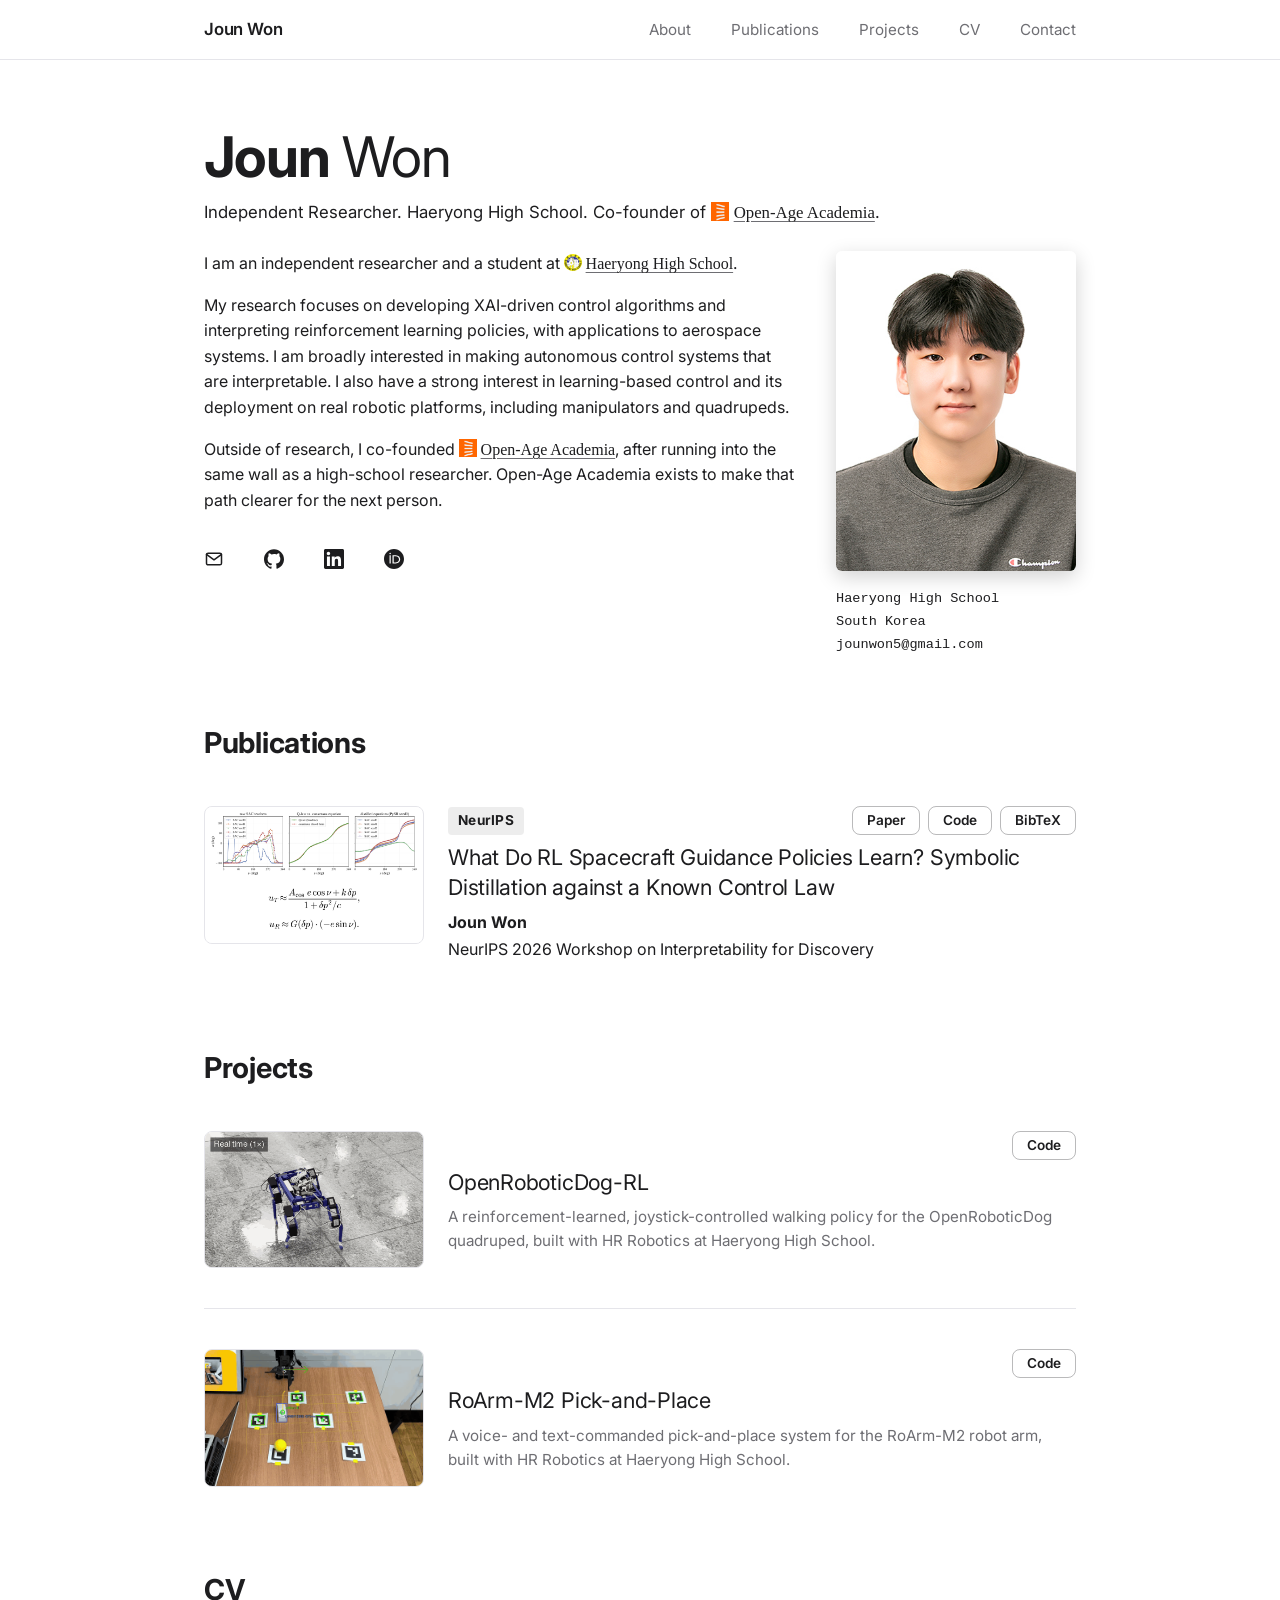
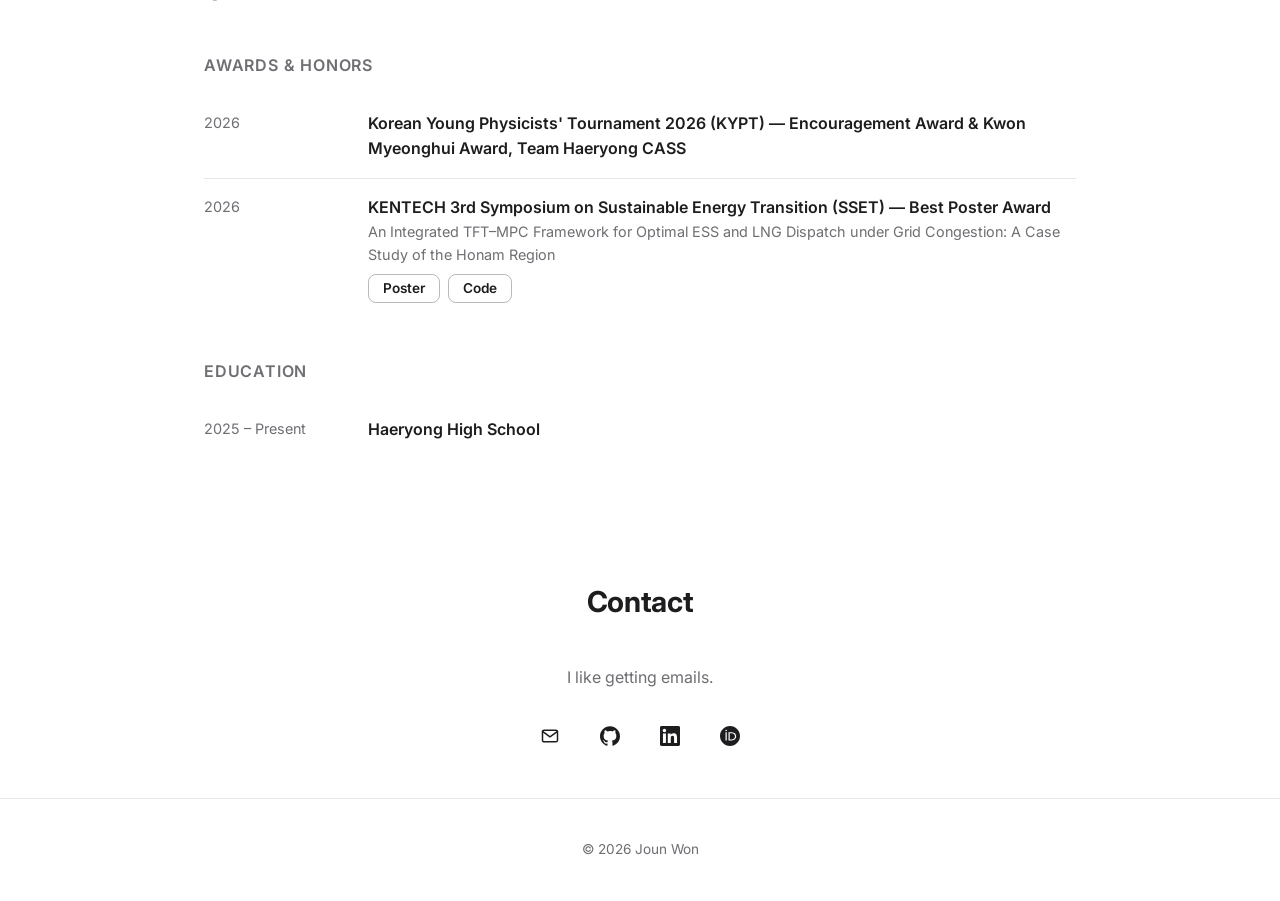
==== commit f41f463f: "Disable dark mode and keep the site light only Co-Authored-By: Claude Opus 5.5 <noreply@anthropic.co" ====
--- a/index.html
+++ b/index.html
@@ -3,6 +3,7 @@
 <head>
 <meta charset="UTF-8">
 <meta name="viewport" content="width=device-width, initial-scale=1.0">
+<meta name="color-scheme" content="light">
 <title>Joun Won</title>
 <meta name="description" content="Research portfolio of Joun Won. Research area: Developing interpretable RL policies and algorithms, with applications to aerospace systems">
 <link rel="stylesheet" href="css/style.css">
--- a/css/style.css
+++ b/css/style.css
@@ -19,18 +19,9 @@
   --space-6: 96px;
 
   --radius: 12px;
-}
-
-@media (prefers-color-scheme: dark) {
-  :root {
-    --color-bg: #000000;
-    --color-bg-alt: #1c1c1e;
-    --color-text: #f5f5f7;
-    --color-text-muted: #98989d;
-    --color-border: #2c2c2e;
-    --color-accent: #4d9fff;
-    --color-accent-hover: #7ab8ff;
-  }
+
+  /* Light only: keep browser UI (scrollbars, form controls) light too */
+  color-scheme: light;
 }
 
 /* ---------- Reset ---------- */
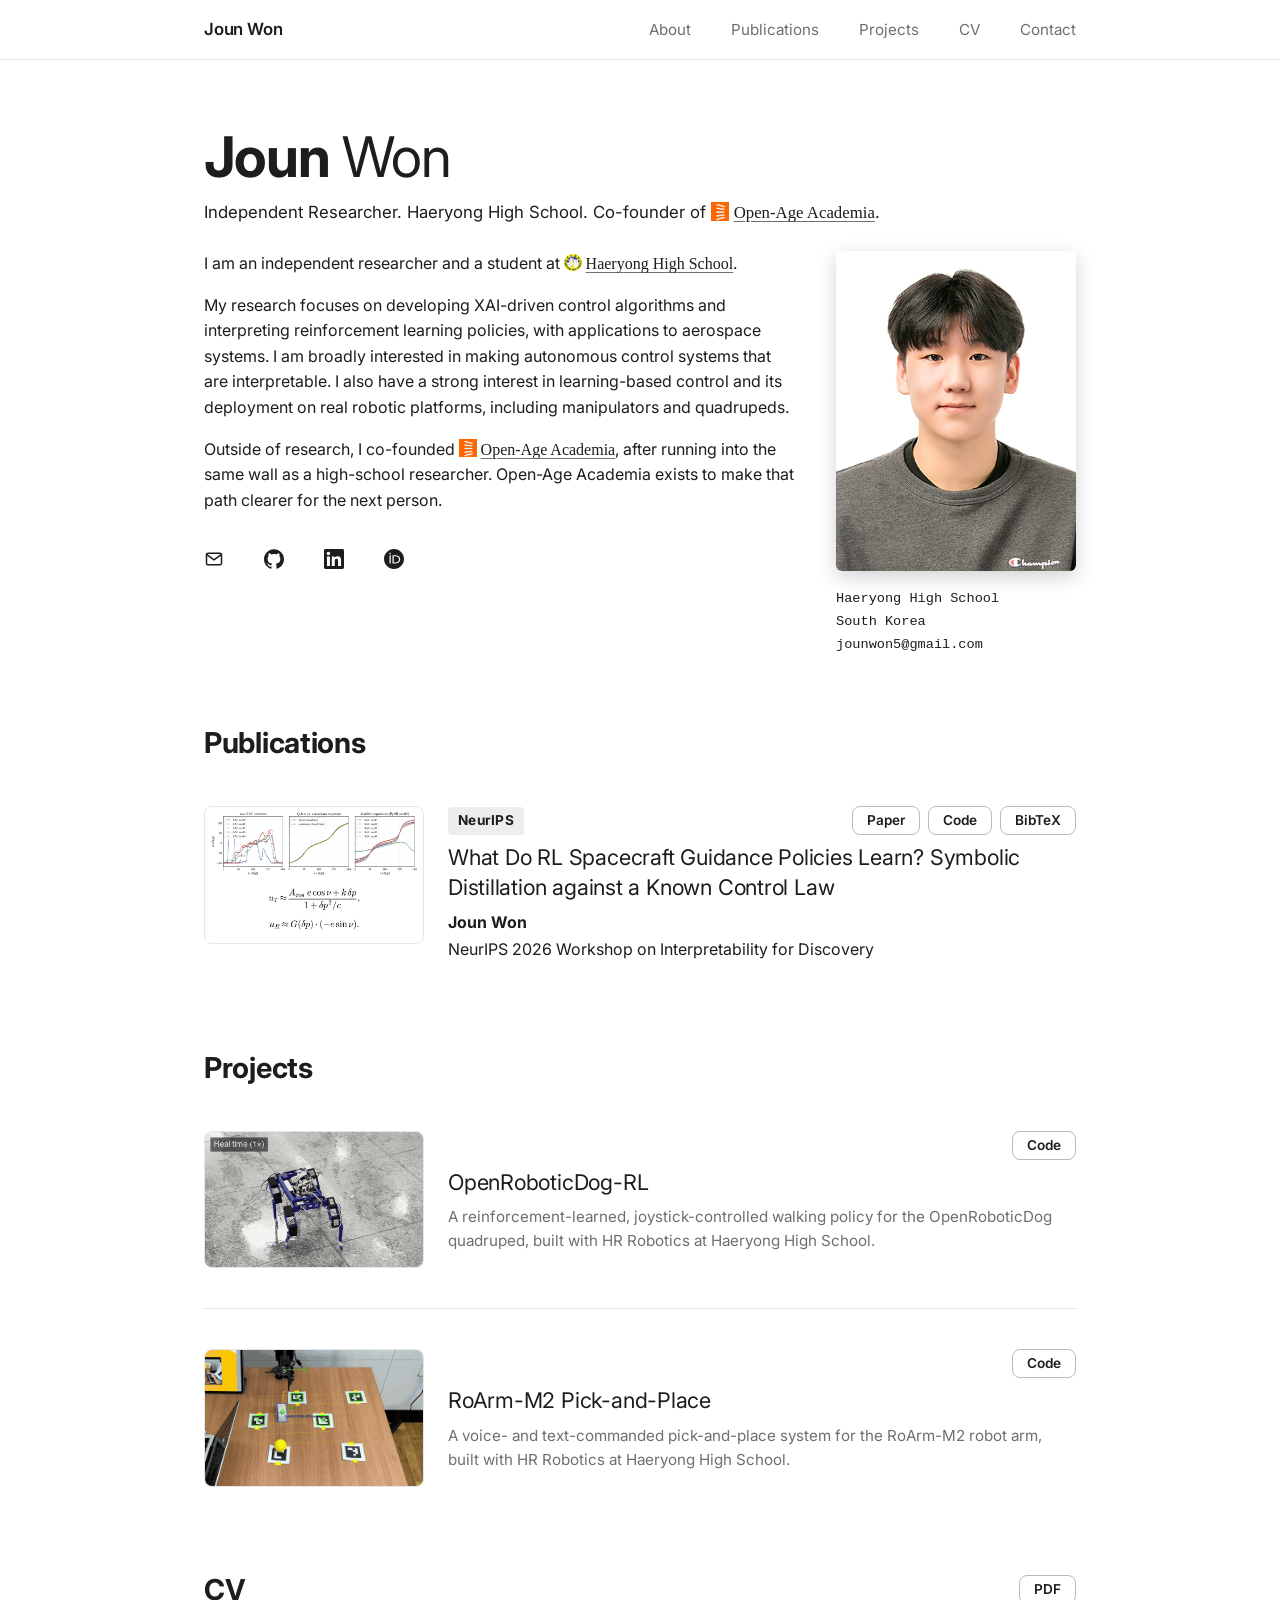
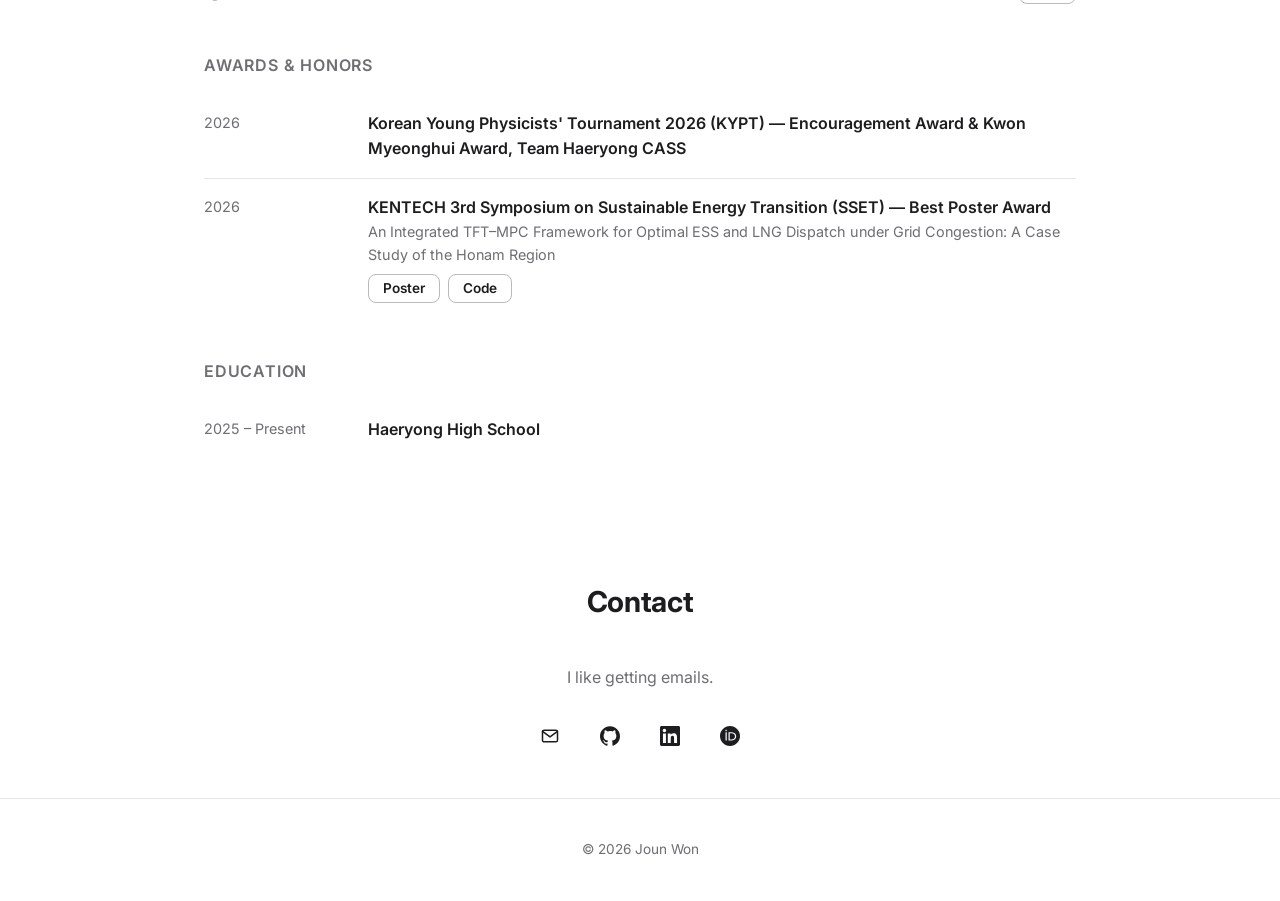
==== commit 5c6b6426: "Add a downloadable CV PDF next to the CV heading Co-Authored-By: Claude Opus 5.5 <noreply@anthropic." ====
--- a/index.html
+++ b/index.html
@@ -165,7 +165,12 @@
   <!-- CV -->
   <section class="section" id="cv">
     <div class="container">
-      <h2 class="section-title">CV</h2>
+      <div class="section-header">
+        <h2 class="section-title">CV</h2>
+        <div class="pub-links">
+          <a href="assets/cv/Joun_Won_CV.pdf" target="_blank" rel="noopener">PDF</a>
+        </div>
+      </div>
       <div class="cv-block">
         <h3 class="cv-block-title">Awards &amp; Honors</h3>
         <div class="cv-entry">
--- a/css/style.css
+++ b/css/style.css
@@ -260,6 +260,17 @@
 .section {
   padding: var(--space-4) 0;
 }
+
+/* Section title with actions (e.g. a download button) on the right */
+.section-header {
+  display: flex;
+  align-items: center;
+  justify-content: space-between;
+  gap: var(--space-2);
+  margin-bottom: var(--space-4);
+}
+
+.section-header .section-title { margin-bottom: 0; }
 
 .section-title {
   font-size: 1.8rem;
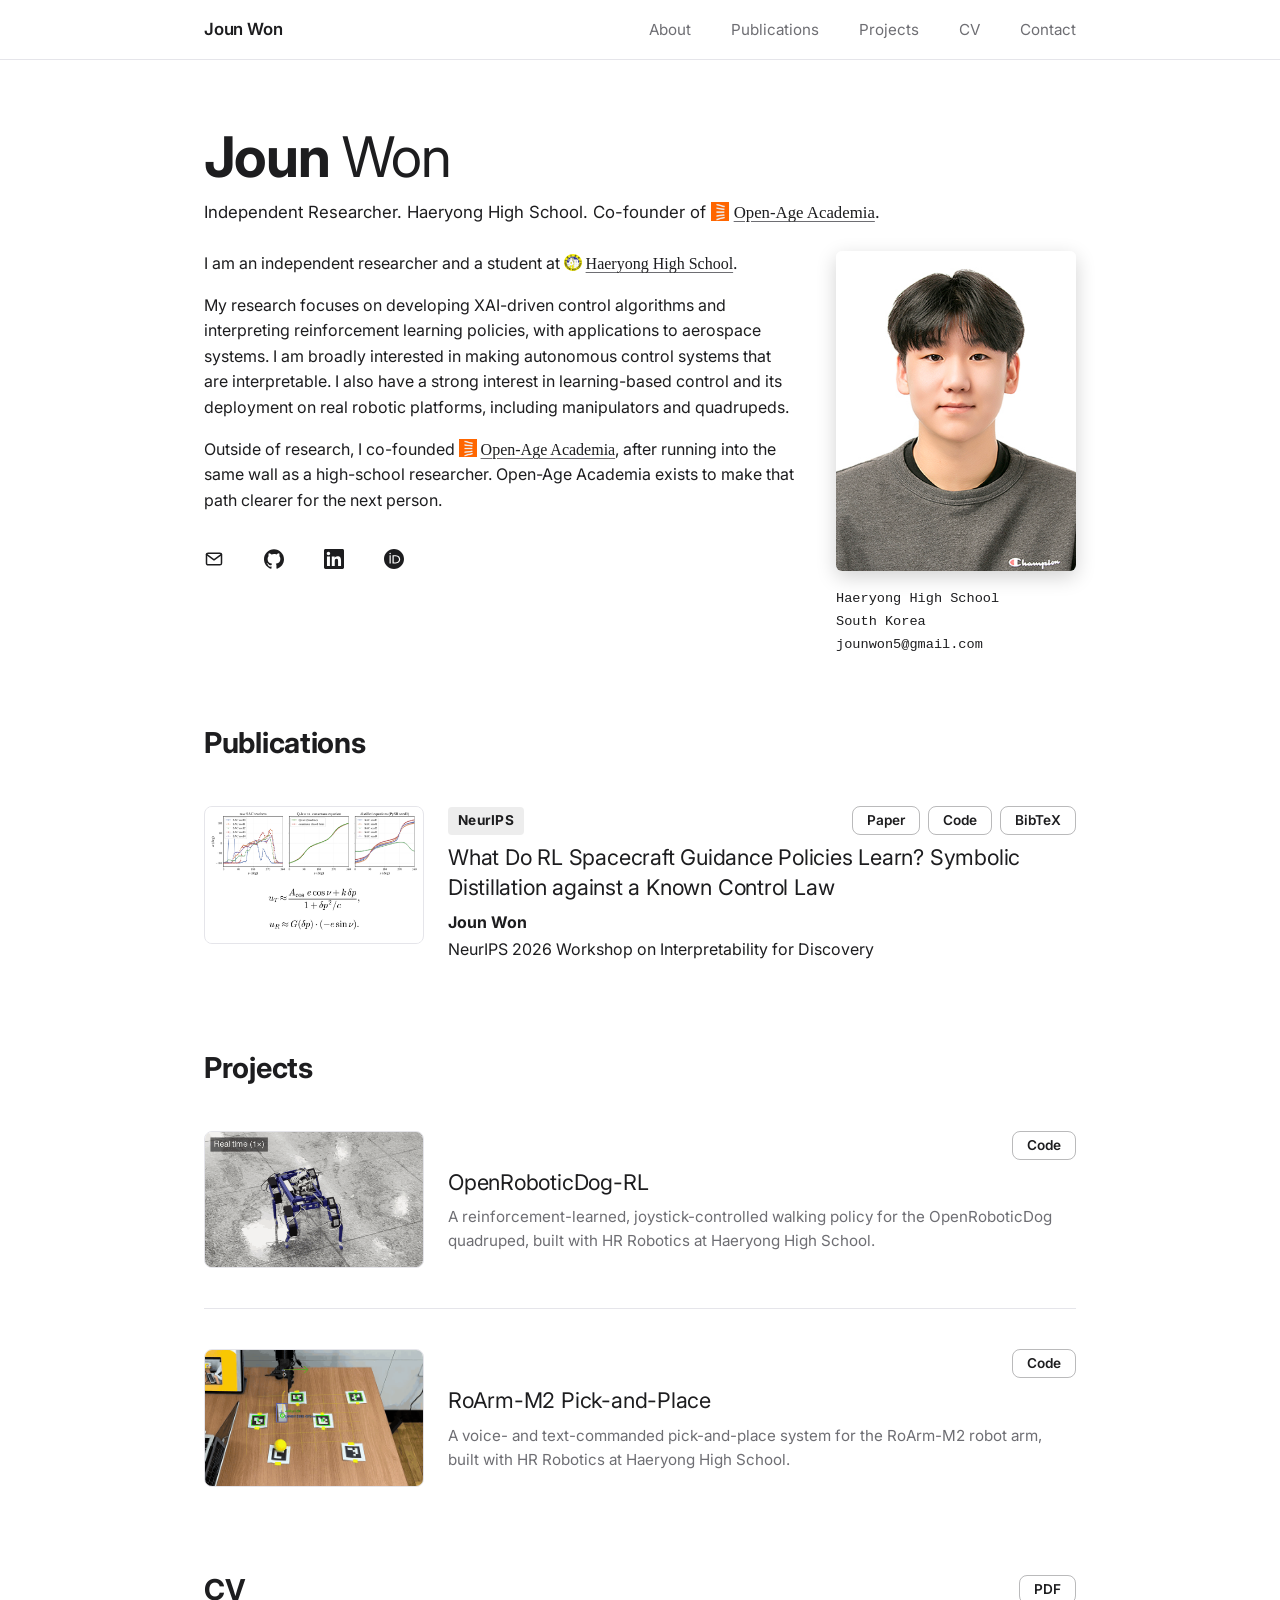
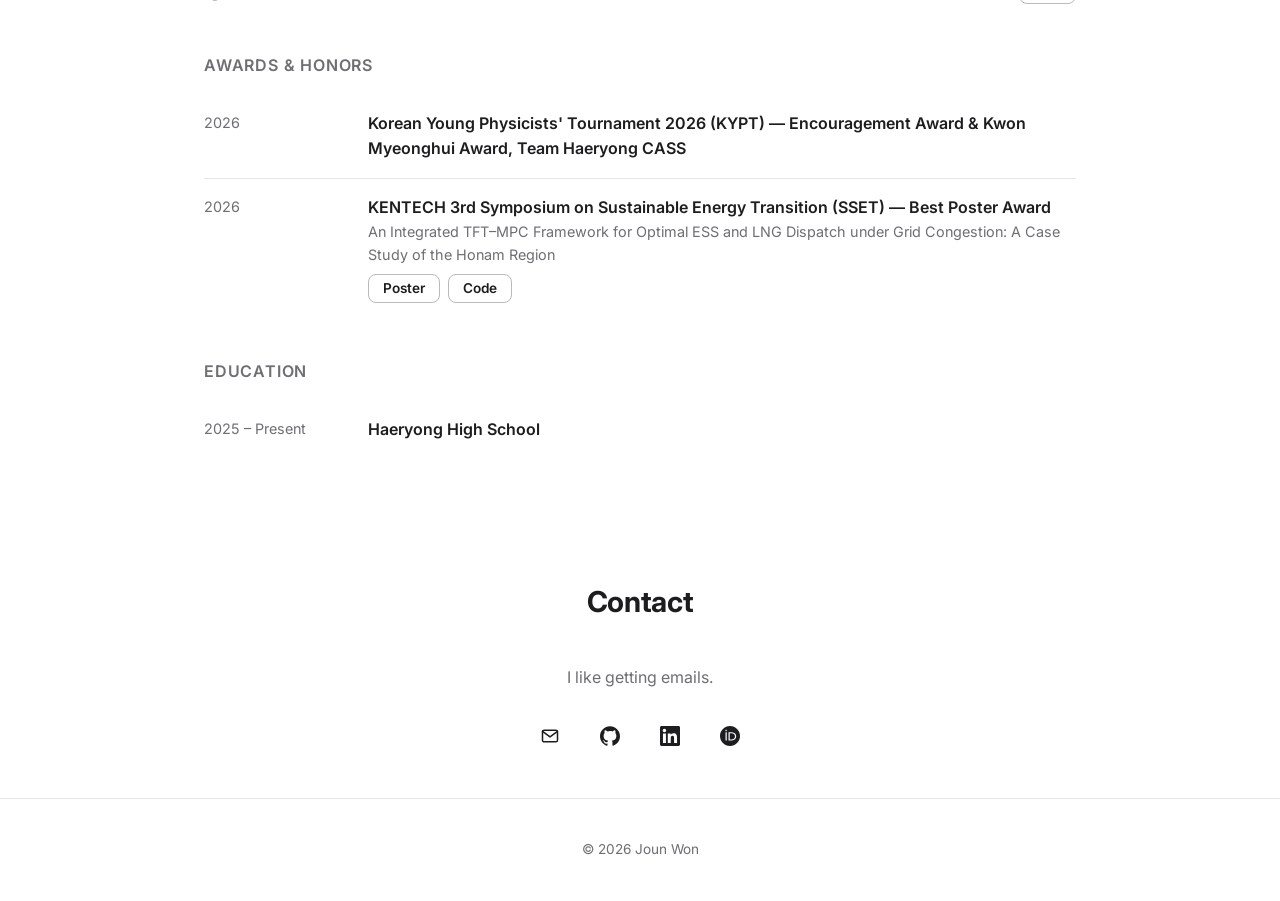
==== commit b8e8c266: "Update index.html" ====
--- a/index.html
+++ b/index.html
@@ -86,7 +86,7 @@
               <span class="pub-badge">NeurIPS</span>
               <div class="pub-links">
                 <a href="https://openreview.net/forum?id=XTuN0nml2m" target="_blank" rel="noopener">Paper</a>
-                <a href="https://github.com/jounw/glassbox-guidance1" target="_blank" rel="noopener">Code</a>
+                <a href="https://github.com/jounw/rl-guidance-distillation" target="_blank" rel="noopener">Code</a>
                 <button type="button" class="pub-bibtex-toggle" aria-expanded="false" aria-controls="bibtex-won2026what">BibTeX</button>
               </div>
             </div>
@@ -168,7 +168,7 @@
       <div class="section-header">
         <h2 class="section-title">CV</h2>
         <div class="pub-links">
-          <a href="assets/cv/Joun_Won_CV.pdf" target="_blank" rel="noopener">PDF</a>
+          <a href="assets/cv/jounwoncv.pdf" target="_blank" rel="noopener">PDF</a>
         </div>
       </div>
       <div class="cv-block">
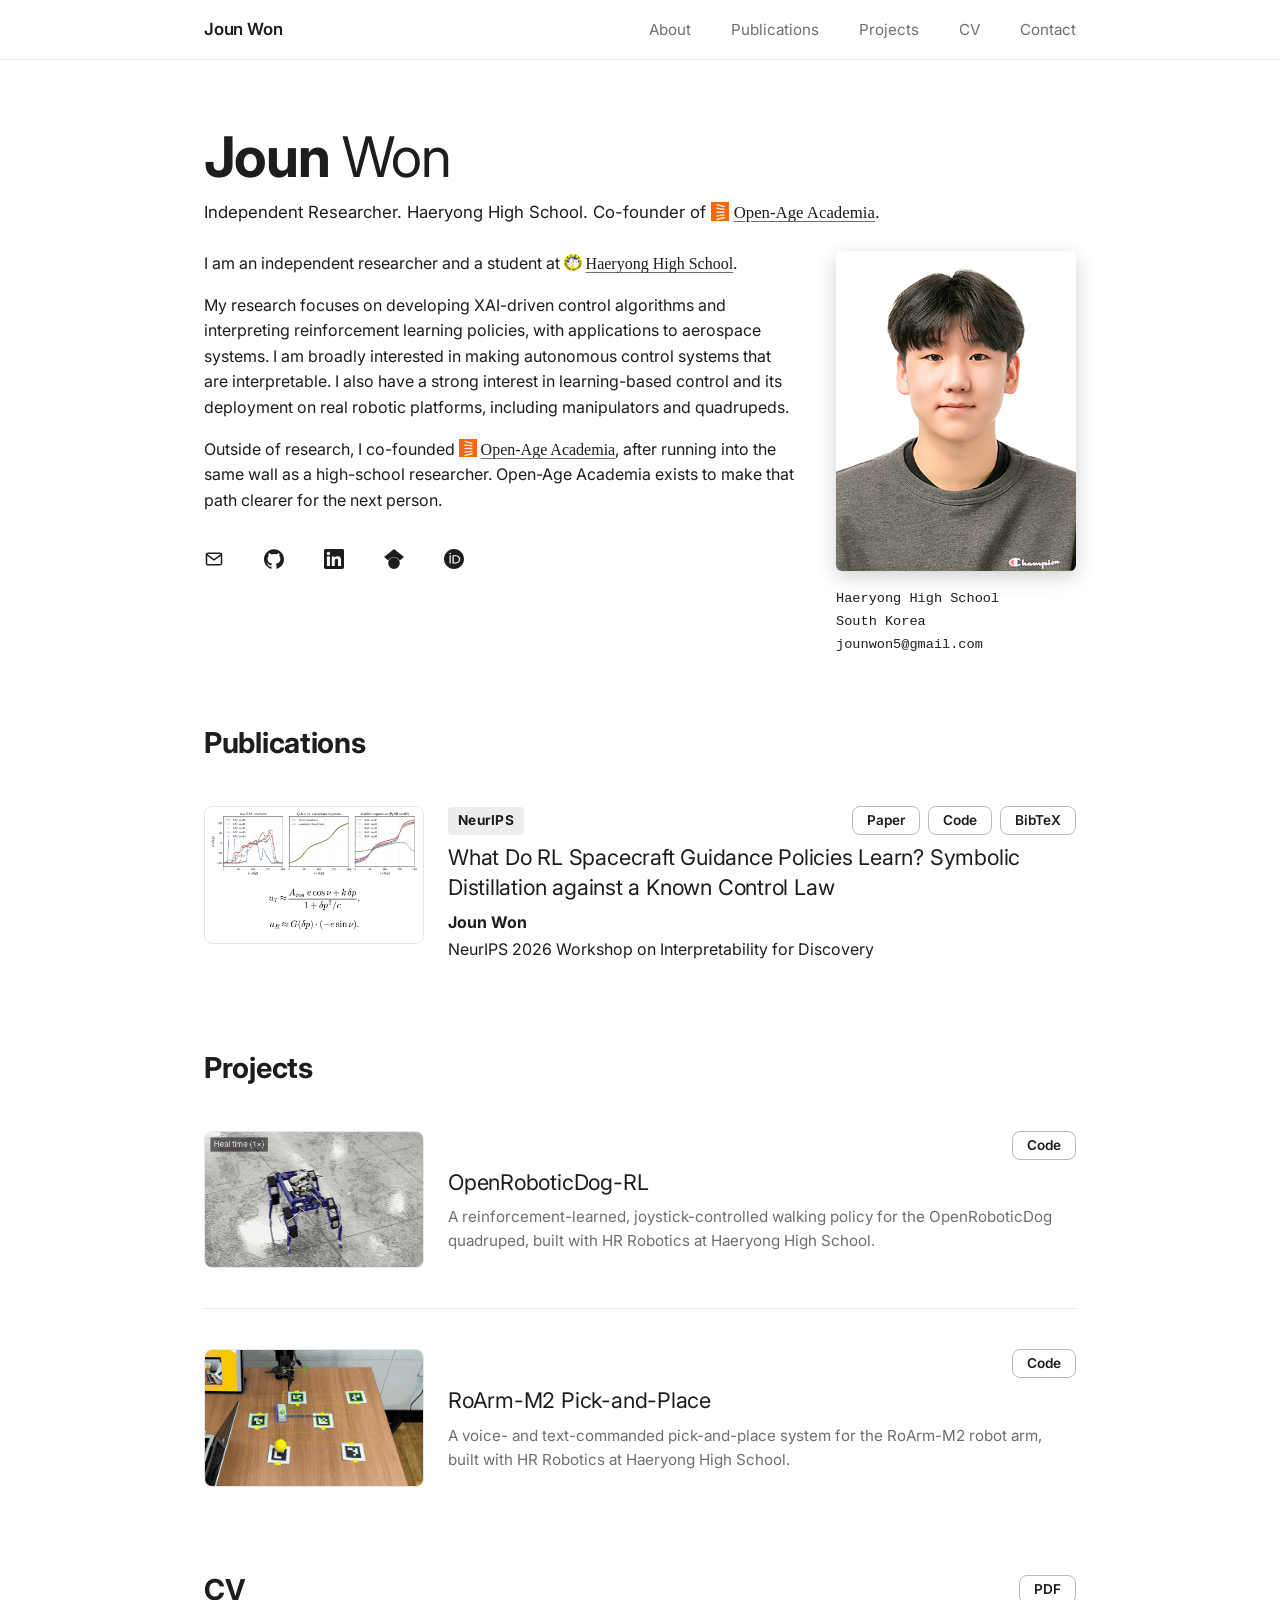
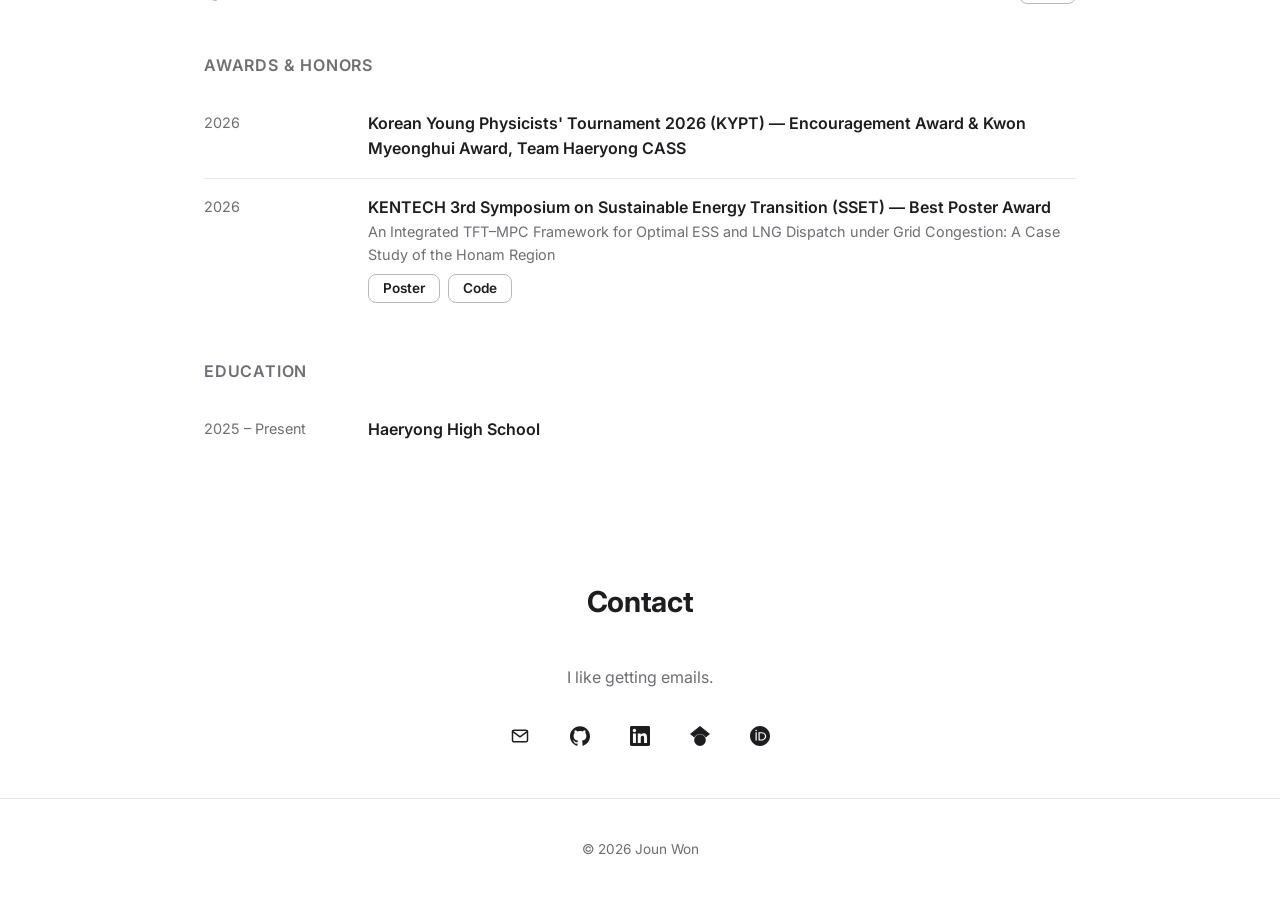
==== commit fecc1d82: "Update Google Scholar link and remove comments" ====
--- a/index.html
+++ b/index.html
@@ -55,11 +55,11 @@
             <a href="https://www.linkedin.com/in/jounwon/" class="icon-btn" aria-label="LinkedIn" target="_blank" rel="noopener">
               <svg viewBox="0 0 24 24" fill="currentColor"><path d="M20.447 20.452h-3.554v-5.569c0-1.328-.027-3.037-1.852-3.037-1.853 0-2.136 1.445-2.136 2.939v5.667H9.351V9h3.414v1.561h.046c.477-.9 1.637-1.85 3.37-1.85 3.601 0 4.267 2.37 4.267 5.455v6.286zM5.337 7.433c-1.144 0-2.063-.926-2.063-2.065 0-1.138.92-2.063 2.063-2.063 1.14 0 2.064.925 2.064 2.063 0 1.139-.925 2.065-2.064 2.065zm1.782 13.019H3.555V9h3.564v11.452zM22.225 0H1.771C.792 0 0 .774 0 1.729v20.542C0 23.227.792 24 1.771 24h20.451C23.2 24 24 23.227 24 22.271V1.729C24 .774 23.2 0 22.222 0h.003z"/></svg>
             </a>
-            <!--
-            <a href="#" class="icon-btn" aria-label="Google Scholar">
+          
+            <a href="https://scholar.google.com/citations?hl=ko&user=-ETW7GcAAAAJ" class="icon-btn" aria-label="Google Scholar">
               <svg viewBox="0 0 24 24" fill="currentColor"><path d="M5.242 13.769L0 9.5 12 0l12 9.5-5.242 4.269C17.548 11.24 14.978 9.5 12 9.5c-2.977 0-5.548 1.74-6.758 4.269zM12 10a7 7 0 1 0 0 14 7 7 0 0 0 0-14z"/></svg>
             </a>
-            -->
+          
             <a href="https://orcid.org/0009-0009-2492-1721" class="icon-btn" aria-label="ORCID" target="_blank" rel="noopener">
               <svg viewBox="0 0 24 24" fill="currentColor"><path d="M12 0C5.372 0 0 5.372 0 12s5.372 12 12 12 12-5.372 12-12S18.628 0 12 0zM7.369 4.378c.525 0 .947.431.947.947 0 .525-.422.947-.947.947-.525 0-.946-.422-.946-.947 0-.516.421-.947.946-.947zm-.722 3.038h1.444v10.041H6.647V7.416zm3.562 0h3.9c3.712 0 5.344 2.653 5.344 5.025 0 2.578-2.016 5.025-5.325 5.025h-3.919V7.416zm1.444 1.303v7.444h2.297c3.272 0 4.022-2.484 4.022-3.722 0-2.016-1.284-3.722-4.097-3.722h-2.222z"/></svg>
             </a>
@@ -222,11 +222,9 @@
         <a href="https://www.linkedin.com/in/jounwon/" class="icon-btn" aria-label="LinkedIn" target="_blank" rel="noopener">
           <svg viewBox="0 0 24 24" fill="currentColor"><path d="M20.447 20.452h-3.554v-5.569c0-1.328-.027-3.037-1.852-3.037-1.853 0-2.136 1.445-2.136 2.939v5.667H9.351V9h3.414v1.561h.046c.477-.9 1.637-1.85 3.37-1.85 3.601 0 4.267 2.37 4.267 5.455v6.286zM5.337 7.433c-1.144 0-2.063-.926-2.063-2.065 0-1.138.92-2.063 2.063-2.063 1.14 0 2.064.925 2.064 2.063 0 1.139-.925 2.065-2.064 2.065zm1.782 13.019H3.555V9h3.564v11.452zM22.225 0H1.771C.792 0 0 .774 0 1.729v20.542C0 23.227.792 24 1.771 24h20.451C23.2 24 24 23.227 24 22.271V1.729C24 .774 23.2 0 22.222 0h.003z"/></svg>
         </a>
-        <!--
-        <a href="#" class="icon-btn" aria-label="Google Scholar">
+        <a href="https://scholar.google.com/citations?hl=ko&user=-ETW7GcAAAAJ" class="icon-btn" aria-label="Google Scholar">
           <svg viewBox="0 0 24 24" fill="currentColor"><path d="M5.242 13.769L0 9.5 12 0l12 9.5-5.242 4.269C17.548 11.24 14.978 9.5 12 9.5c-2.977 0-5.548 1.74-6.758 4.269zM12 10a7 7 0 1 0 0 14 7 7 0 0 0 0-14z"/></svg>
         </a>
-        -->
         <a href="https://orcid.org/0009-0009-2492-1721" class="icon-btn" aria-label="ORCID" target="_blank" rel="noopener">
           <svg viewBox="0 0 24 24" fill="currentColor"><path d="M12 0C5.372 0 0 5.372 0 12s5.372 12 12 12 12-5.372 12-12S18.628 0 12 0zM7.369 4.378c.525 0 .947.431.947.947 0 .525-.422.947-.947.947-.525 0-.946-.422-.946-.947 0-.516.421-.947.946-.947zm-.722 3.038h1.444v10.041H6.647V7.416zm3.562 0h3.9c3.712 0 5.344 2.653 5.344 5.025 0 2.578-2.016 5.025-5.325 5.025h-3.919V7.416zm1.444 1.303v7.444h2.297c3.272 0 4.022-2.484 4.022-3.722 0-2.016-1.284-3.722-4.097-3.722h-2.222z"/></svg>
         </a>
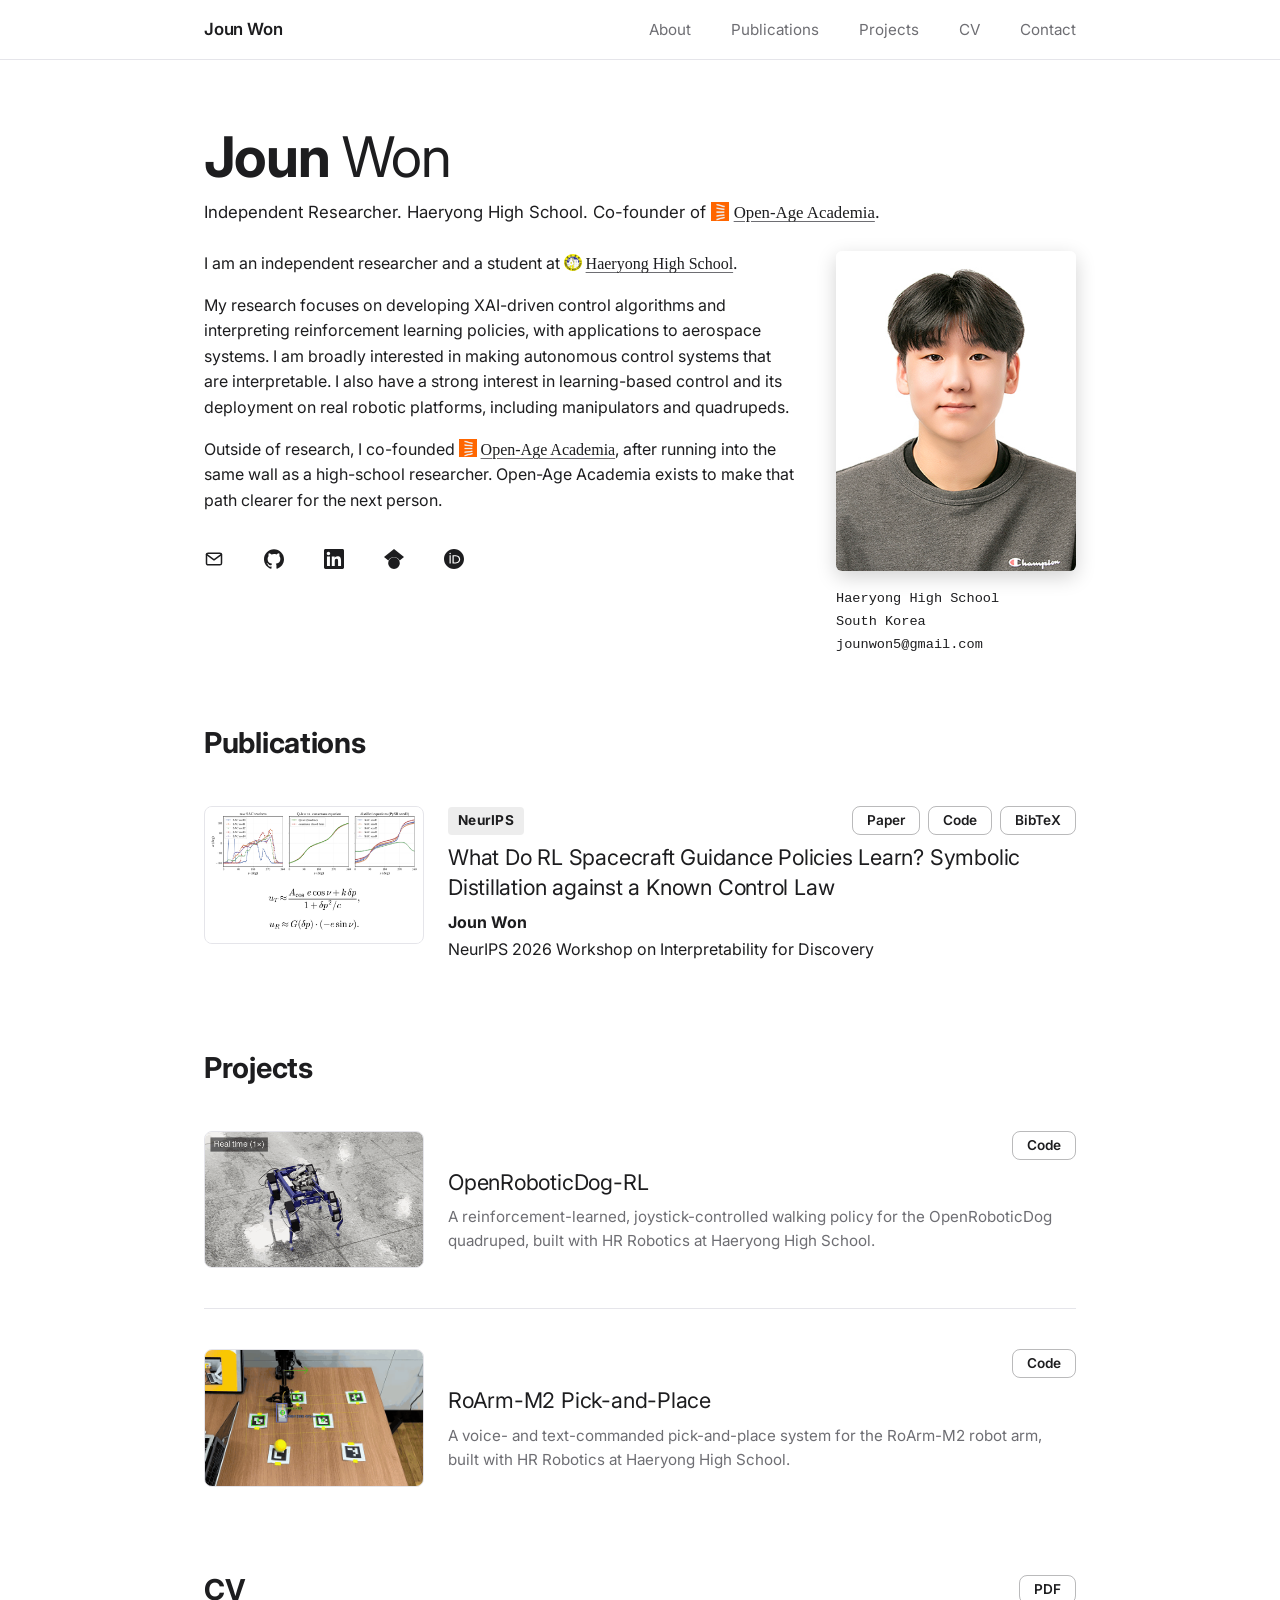
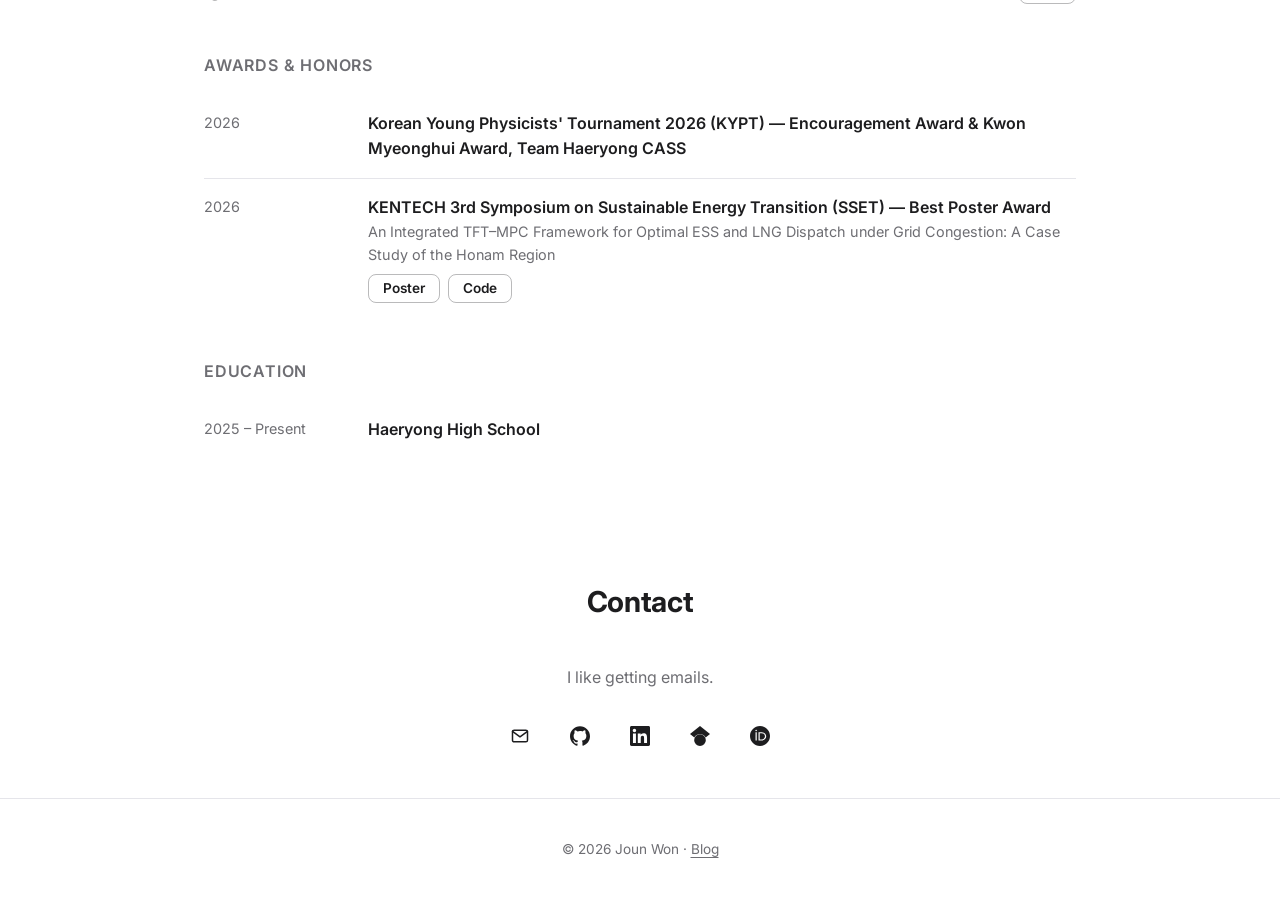
==== commit 99fd35fa: "minor change" ====
--- a/index.html
+++ b/index.html
@@ -234,7 +234,7 @@
 </main>
 <footer class="site-footer">
   <div class="container">
-    <p>&copy; 2026 Joun Won</p>
+    <p>&copy; 2026 Joun Won &middot; <a href="blog/">Blog</a></p>
   </div>
 </footer>
 <dialog class="media-dialog" id="mediaDialog" aria-label="Media preview">
--- a/css/style.css
+++ b/css/style.css
@@ -508,6 +508,12 @@
   text-align: center;
 }
 
+.site-footer a {
+  color: inherit;
+  text-decoration: underline;
+  text-underline-offset: 3px;
+}
+
 /* ---------- Responsive ---------- */
 @media (max-width: 720px) {
   .nav-links {
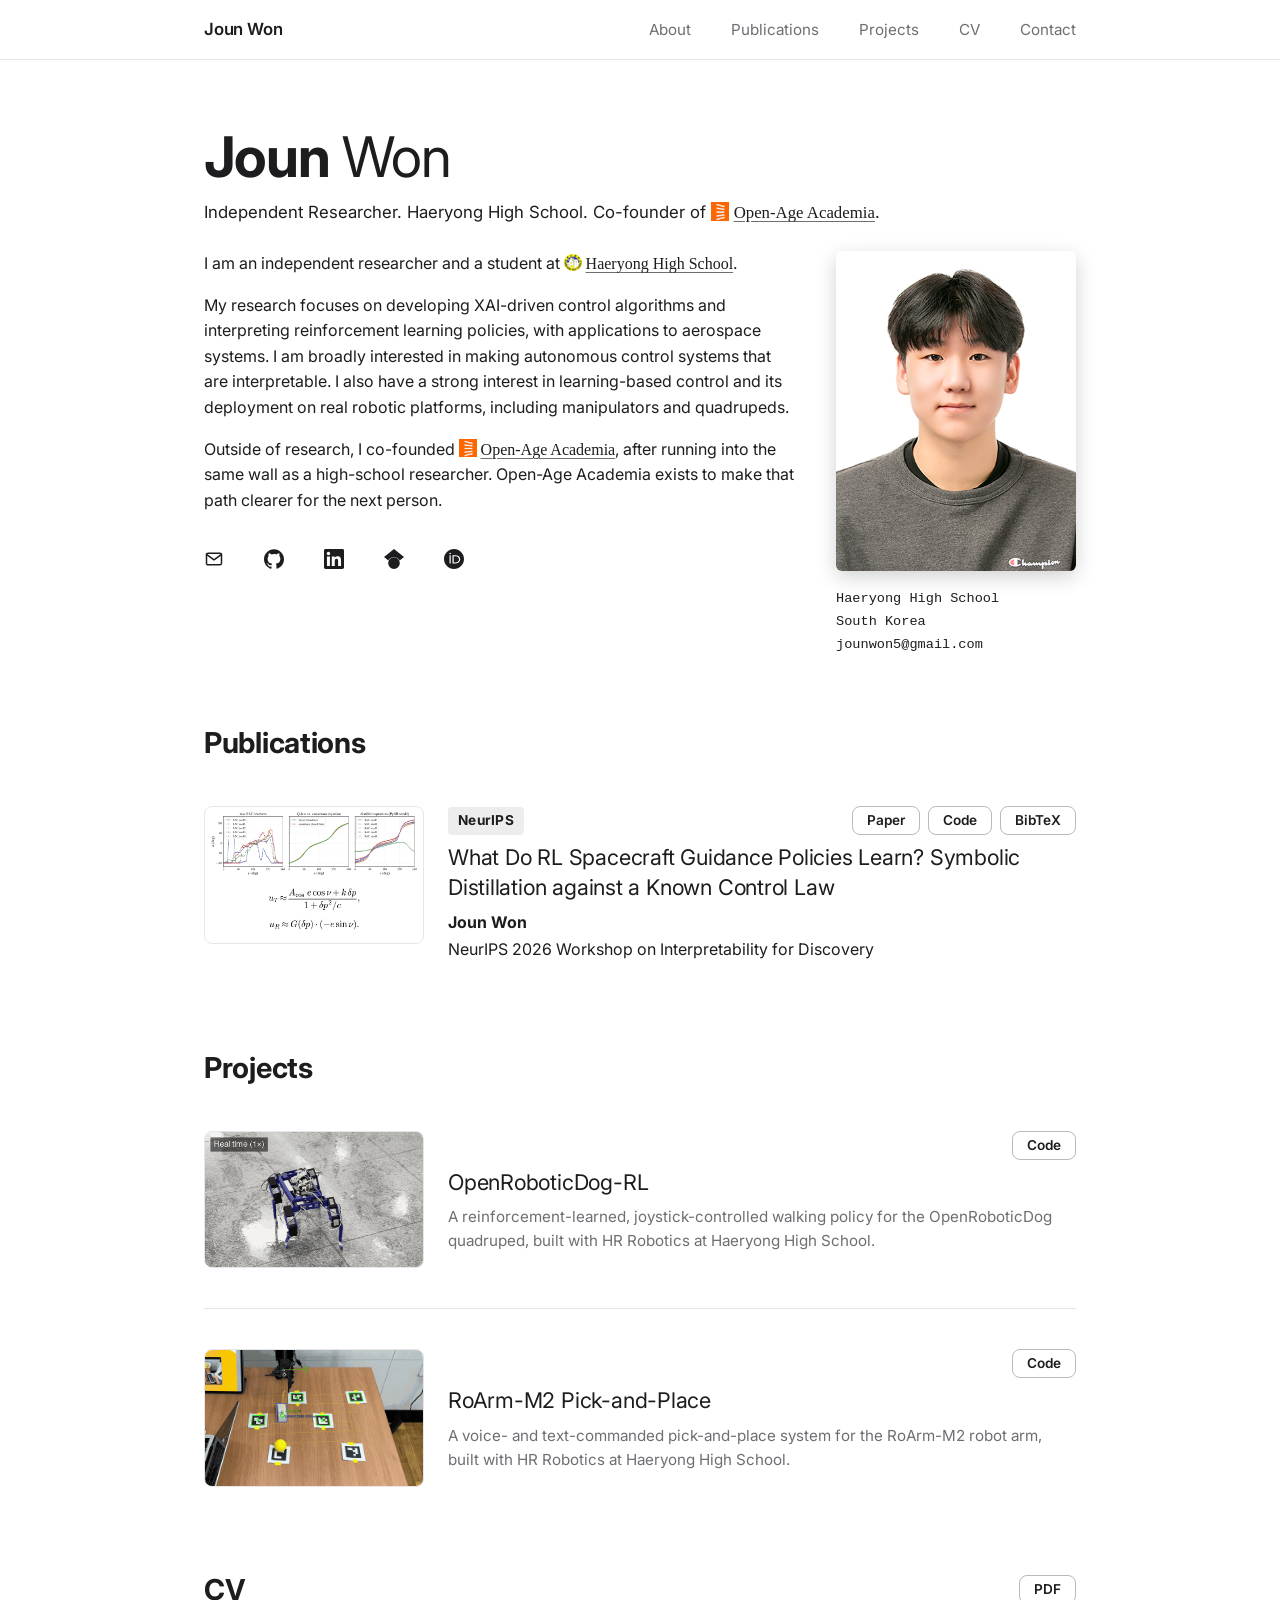
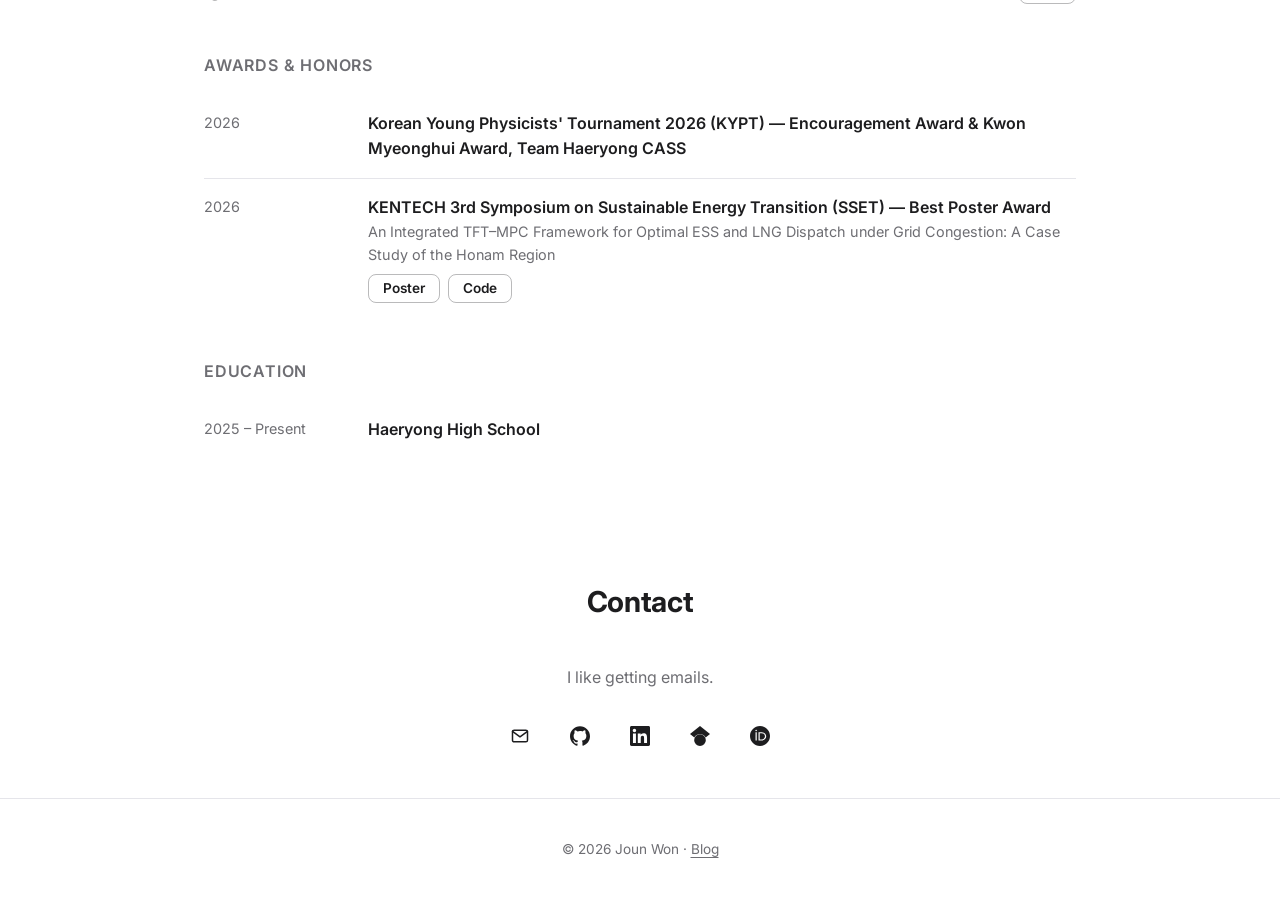
==== commit a683dea8: "Write the OpenRoboticDog-RL blog post, add blog dark mode and image rows, restore portfolio dark mod" ====
--- a/index.html
+++ b/index.html
@@ -3,7 +3,7 @@
 <head>
 <meta charset="UTF-8">
 <meta name="viewport" content="width=device-width, initial-scale=1.0">
-<meta name="color-scheme" content="light">
+<meta name="color-scheme" content="light dark">
 <title>Joun Won</title>
 <meta name="description" content="Research portfolio of Joun Won. Research area: Developing interpretable RL policies and algorithms, with applications to aerospace systems">
 <link rel="stylesheet" href="css/style.css">
@@ -23,7 +23,7 @@
       <li><a href="#about">About</a></li>
       <li><a href="#publications">Publications</a></li>
       <li><a href="#projects">Projects</a></li>
-      <li><a href="#cv">CV</a></li>
+      <li><a href="assets/cv/Joun_Won_CV.pdf" target="_blank" rel="noopener">CV</a></li>
       <li><a href="#contact">Contact</a></li>
     </ul>
   </nav>
--- a/css/style.css
+++ b/css/style.css
@@ -20,8 +20,23 @@
 
   --radius: 12px;
 
-  /* Light only: keep browser UI (scrollbars, form controls) light too */
-  color-scheme: light;
+  /* Follows the OS / browser setting; browser UI (scrollbars, form controls) matches */
+  color-scheme: light dark;
+}
+
+@media (prefers-color-scheme: dark) {
+  :root {
+    --color-bg: #121214;
+    --color-bg-alt: #1c1c1e;
+    --color-text: #f5f5f7;
+    --color-text-muted: #98989d;
+    --color-border: #2c2c2e;
+    --color-accent: #4d9fff;
+    --color-accent-hover: #7ab8ff;
+  }
+  /* Logos and figures are drawn for light backgrounds */
+  .inline-logo { background: #fff; border-radius: 3px; }
+  .pub-thumb img { background: #fff; }
 }
 
 /* ---------- Reset ---------- */
